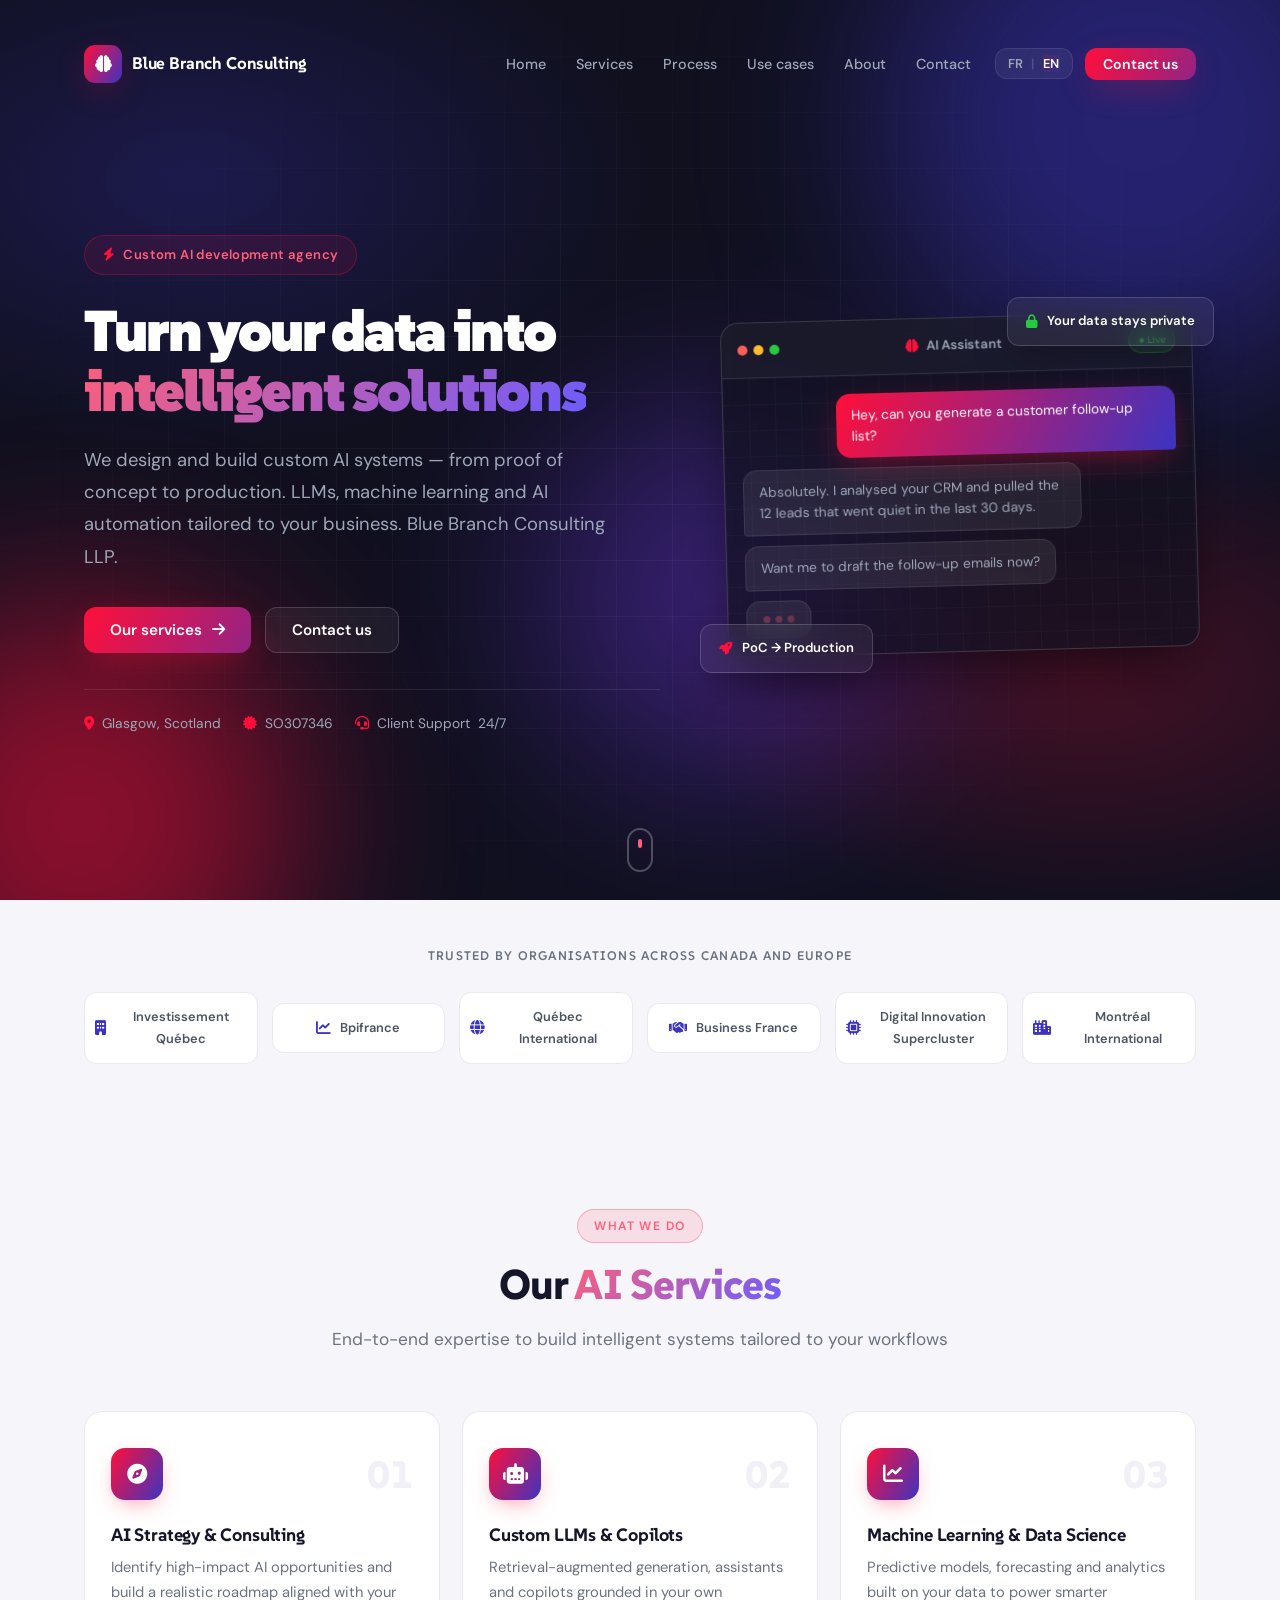
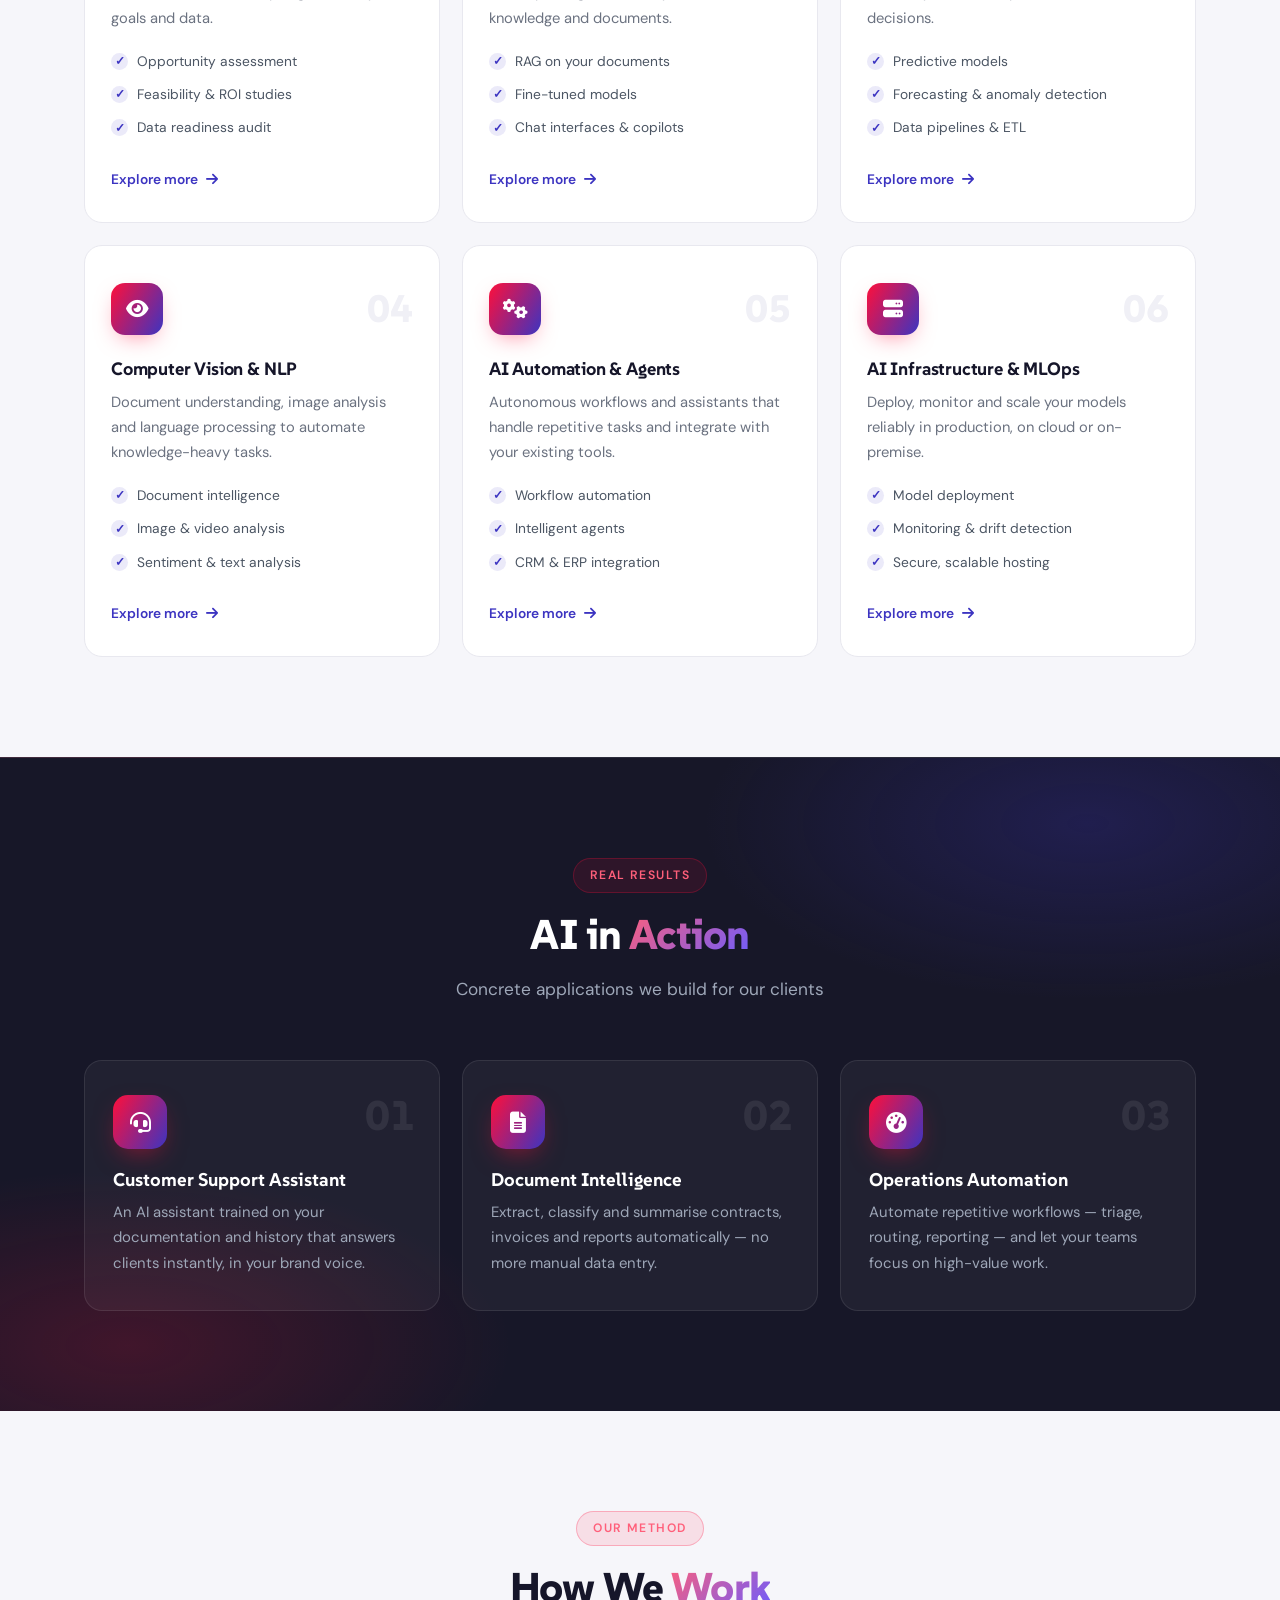
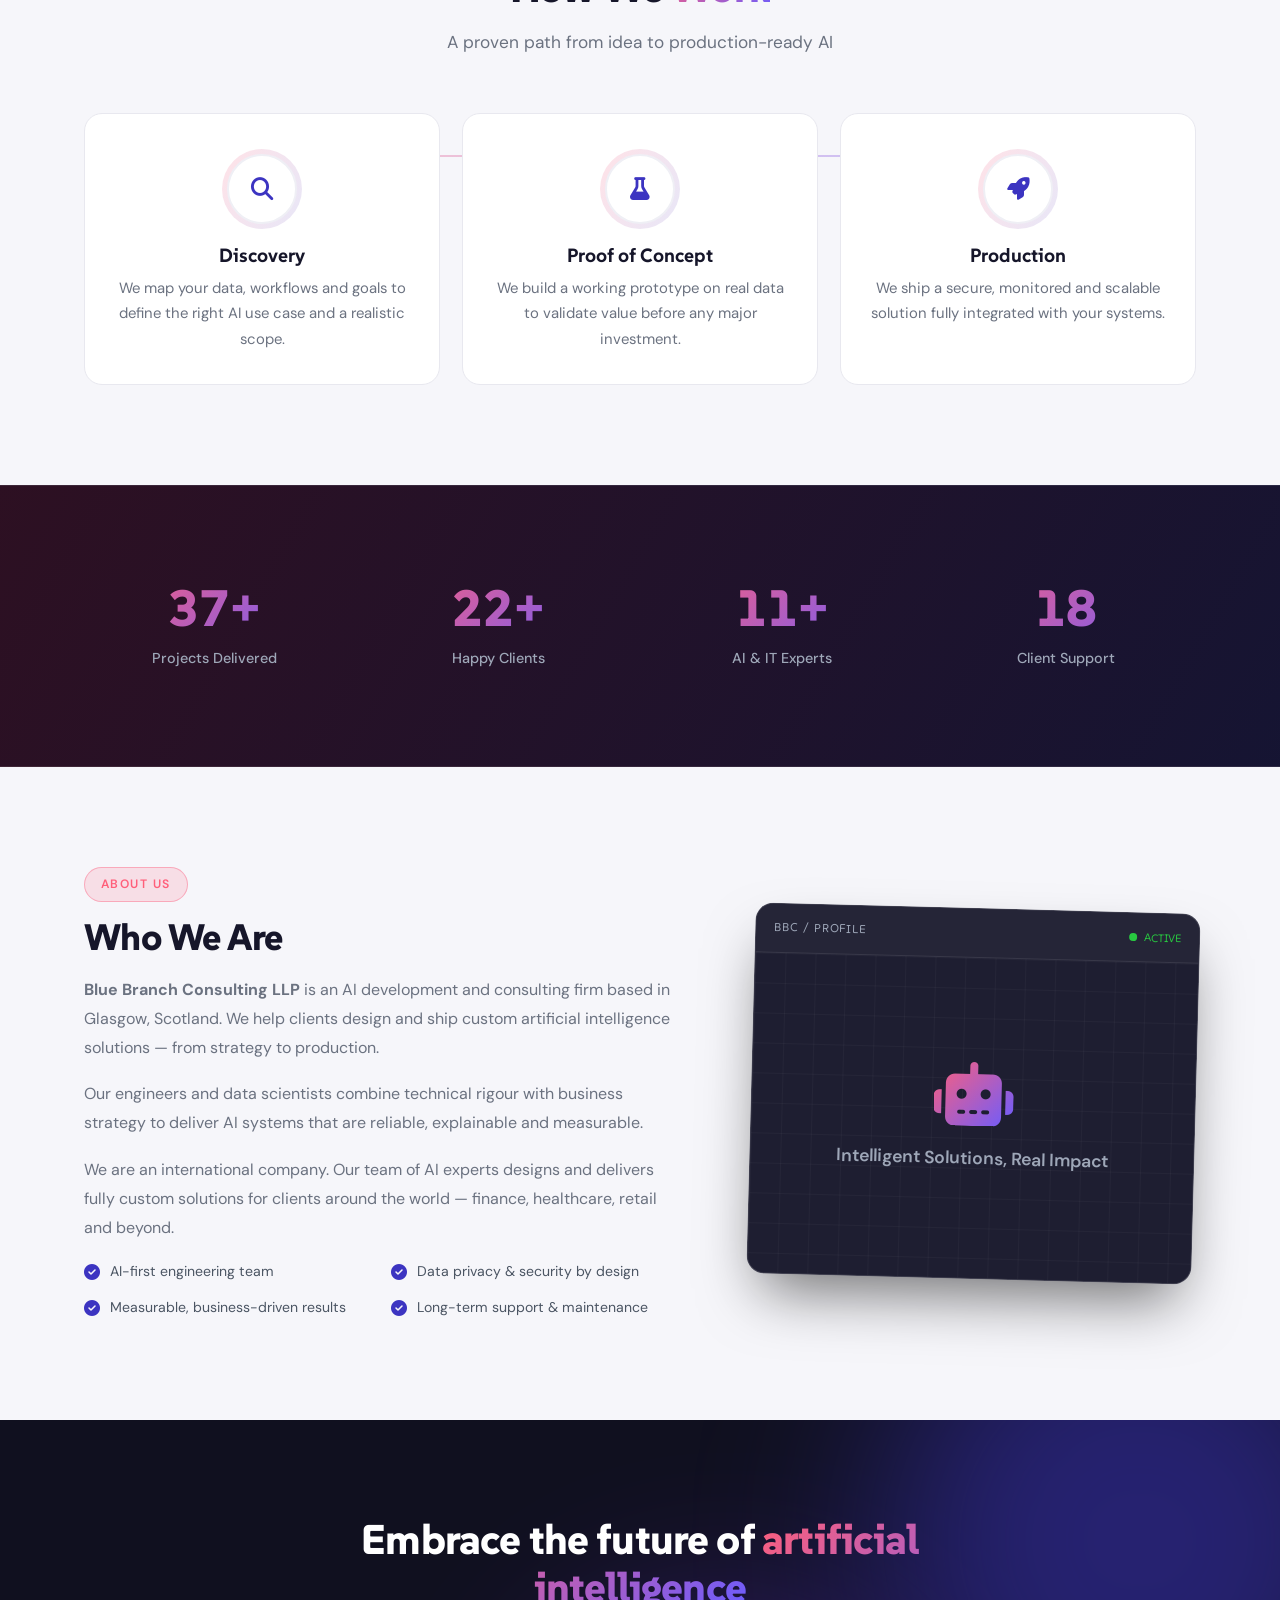
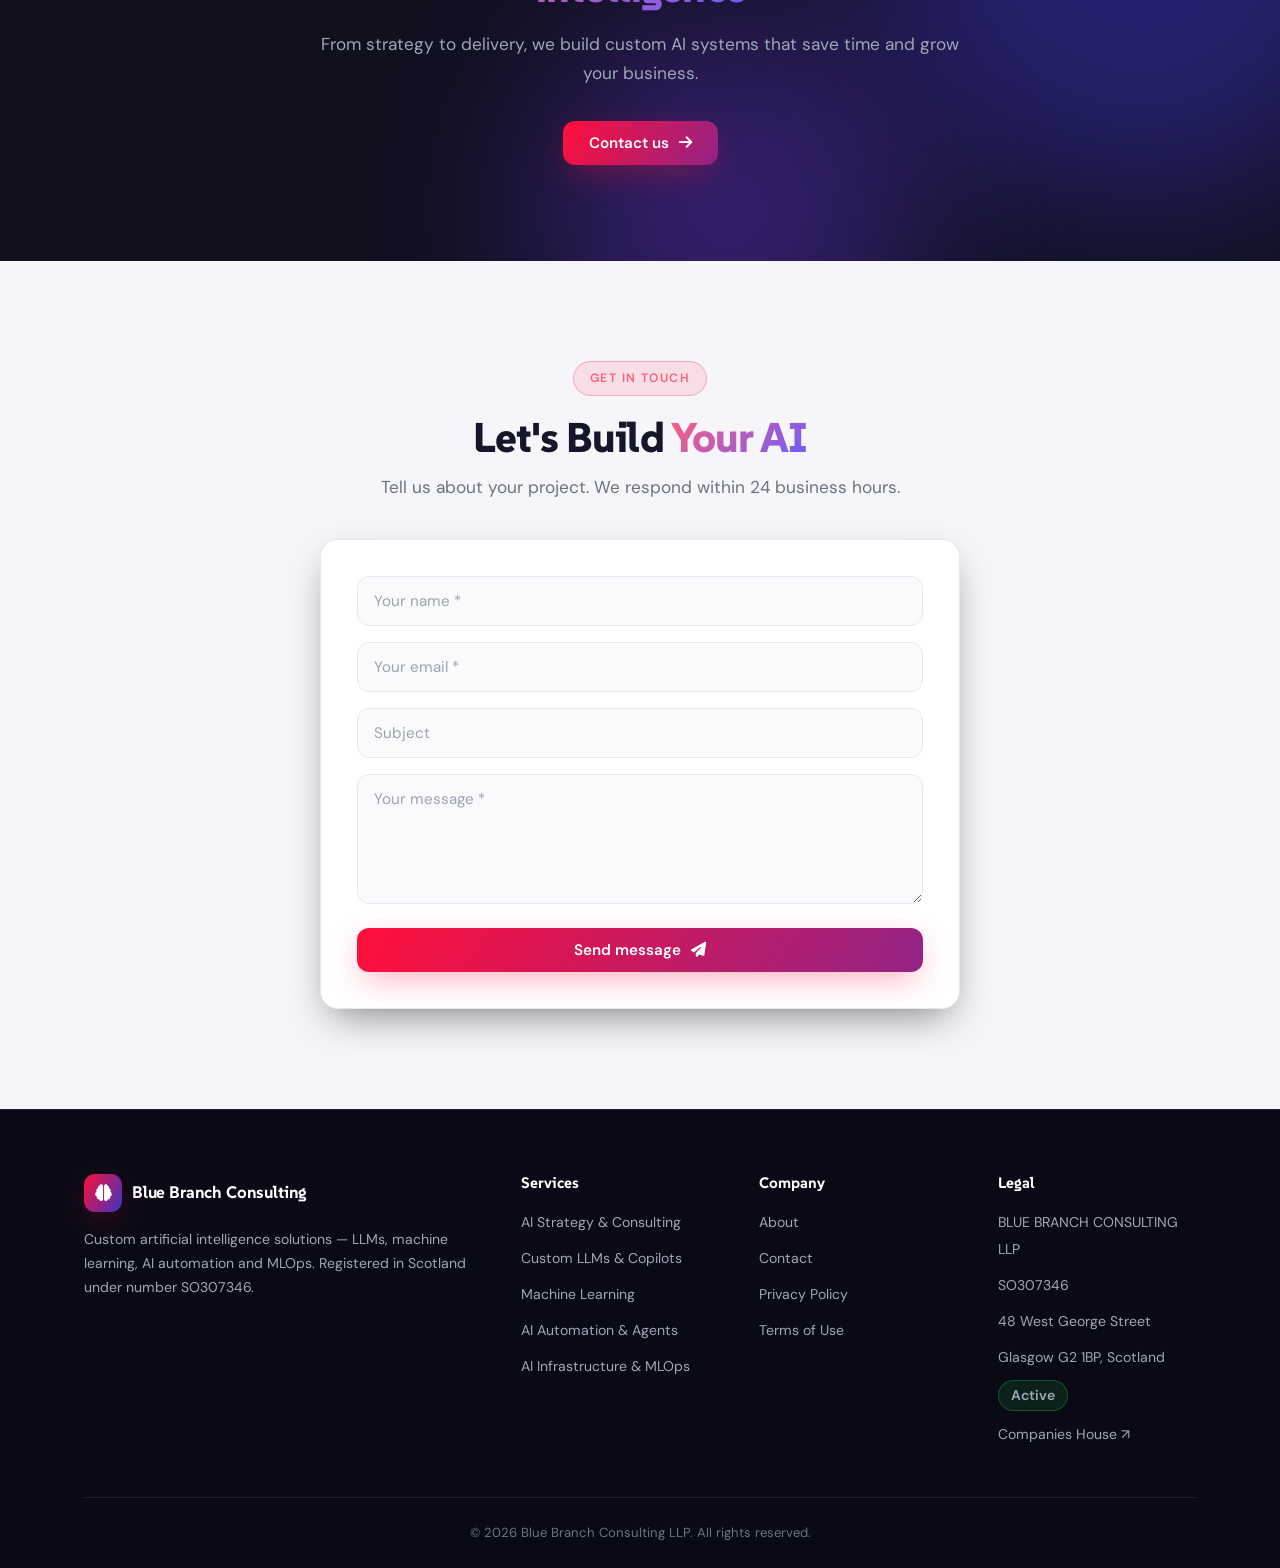
==== ai-v4/index.html @ 74e5f056 "push v4 version" ====
<!DOCTYPE html>
<html lang="en">
<head>
    <meta charset="UTF-8">
    <meta name="viewport" content="width=device-width, initial-scale=1.0">
    <meta name="description" content="Blue Branch Consulting LLP - Custom artificial intelligence solutions: LLMs, machine learning, AI automation and MLOps. Registered in Scotland (SO307346).">
    <meta name="theme-color" content="#101020">
    <title>Blue Branch Consulting LLP | Custom AI Solutions</title>
    <link rel="preconnect" href="https://fonts.googleapis.com">
    <link rel="preconnect" href="https://fonts.gstatic.com" crossorigin>
    <link href="https://fonts.googleapis.com/css2?family=SUSE:wght@400;500;600;700;800;900&family=DM+Sans:opsz,wght@9..40,300;9..40,400;9..40,500;9..40,600;9..40,700&display=swap" rel="stylesheet">
    <link rel="stylesheet" href="https://cdnjs.cloudflare.com/ajax/libs/font-awesome/6.5.1/css/all.min.css" crossorigin="anonymous">
    <link rel="stylesheet" href="styles.css">
</head>
<body>

    <!-- ===== NAVBAR ===== -->
    <nav class="navbar" role="navigation" aria-label="Main navigation">
        <div class="container nav-container">
            <div class="logo">
                <span class="logo-mark"><i class="fas fa-brain" aria-hidden="true"></i></span>
                <span class="logo-text">Blue Branch Consulting</span>
            </div>
            <ul class="nav-menu">
                <li><a href="#hero" class="nav-link" data-i18n="nav-home">Home</a></li>
                <li><a href="#services" class="nav-link" data-i18n="nav-services">Services</a></li>
                <li><a href="#process" class="nav-link" data-i18n="nav-process">Process</a></li>
                <li><a href="#usecases" class="nav-link" data-i18n="nav-usecases">Use cases</a></li>
                <li><a href="#about" class="nav-link" data-i18n="nav-about">About</a></li>
                <li><a href="#contact" class="nav-link" data-i18n="nav-contact">Contact</a></li>
                <li class="lang-switcher-item">
                    <button class="lang-btn" id="langToggle" aria-label="Switch language">
                        <span class="lang-fr">FR</span>
                        <span class="lang-sep">|</span>
                        <span class="lang-en active">EN</span>
                    </button>
                </li>
                <li class="nav-cta-item">
                    <a href="#contact" class="btn btn-primary btn-sm" data-i18n="nav-contact-cta">Contact us</a>
                </li>
            </ul>
            <div class="hamburger" role="button" tabindex="0" aria-label="Mobile menu">
                <span></span>
                <span></span>
                <span></span>
            </div>
        </div>
    </nav>

    <!-- ===== HERO ===== -->
    <section id="hero" class="hero">
        <div class="hero-bg" aria-hidden="true">
            <span class="aurora a1"></span>
            <span class="aurora a2"></span>
            <span class="aurora a3"></span>
            <span class="grid-overlay"></span>
        </div>
        <div class="container hero-inner">
            <div class="hero-content">
                <span class="hero-badge"><i class="fas fa-bolt"></i> <span data-i18n="hero-badge">Custom AI development agency</span></span>
                <h1 class="hero-title"><span data-i18n="hero-title-pre">Turn your data into</span> <span class="grad-text" data-i18n="hero-title-grad">intelligent solutions</span></h1>
                <p class="hero-subtitle" data-i18n="hero-subtitle">We design and build custom AI systems — from proof of concept to production. LLMs, machine learning and AI automation tailored to your business. Blue Branch Consulting LLP.</p>
                <div class="hero-buttons">
                    <button class="btn btn-primary" onclick="scrollToSection('services')">
                        <span data-i18n="hero-cta1">Our services</span> <i class="fas fa-arrow-right" aria-hidden="true"></i>
                    </button>
                    <button class="btn btn-ghost" onclick="scrollToSection('contact')" data-i18n="hero-cta2">
                        Contact us
                    </button>
                </div>
                <div class="hero-meta">
                    <span><i class="fas fa-map-marker-alt"></i> Glasgow, Scotland</span>
                    <span><i class="fas fa-certificate"></i> SO307346</span>
                    <span><i class="fas fa-headset"></i> <span data-i18n="stat-support">Client Support</span> 24/7</span>
                </div>
            </div>
            <div class="hero-visual">
                <div class="mockup-window">
                    <div class="mockup-bar">
                        <span class="dot dot-r"></span>
                        <span class="dot dot-y"></span>
                        <span class="dot dot-g"></span>
                        <div class="mockup-title"><i class="fas fa-brain"></i> AI Assistant</div>
                        <span class="mockup-live">● Live</span>
                    </div>
                    <div class="mockup-body">
                        <div class="msg msg-user">Hey, can you generate a customer follow-up list?</div>
                        <div class="msg msg-ai">Absolutely. I analysed your CRM and pulled the 12 leads that went quiet in the last 30 days.</div>
                        <div class="msg msg-ai">Want me to draft the follow-up emails now?</div>
                        <div class="msg msg-ai typing"><span></span><span></span><span></span></div>
                    </div>
                </div>
                <div class="float-chip chip-1"><i class="fas fa-rocket"></i> <span data-i18n="float-chip1">PoC → Production</span></div>
                <div class="float-chip chip-2"><i class="fas fa-lock"></i> <span data-i18n="float-chip2">Your data stays private</span></div>
            </div>
        </div>
        <a href="#clients" class="hero-scroll" aria-label="Scroll down"><span></span></a>
    </section>

    <!-- ===== LOGO STRIP ===== -->
    <section id="clients" class="logos">
        <div class="container">
            <p class="logos-label" data-i18n="clients-subtitle">Trusted by organisations across Canada and Europe</p>
            <div class="logos-grid">
                <div class="logo-chip"><i class="fas fa-building"></i><span>Investissement Québec</span></div>
                <div class="logo-chip"><i class="fas fa-chart-line"></i><span>Bpifrance</span></div>
                <div class="logo-chip"><i class="fas fa-globe"></i><span>Québec International</span></div>
                <div class="logo-chip"><i class="fas fa-handshake"></i><span>Business France</span></div>
                <div class="logo-chip"><i class="fas fa-microchip"></i><span>Digital Innovation Supercluster</span></div>
                <div class="logo-chip"><i class="fas fa-city"></i><span>Montréal International</span></div>
            </div>
        </div>
    </section>

    <!-- ===== SERVICES ===== -->
    <section id="services" class="services">
        <div class="container">
            <div class="section-head">
                <span class="section-tag" data-i18n="services-tag">What we do</span>
                <h2 class="section-title"><span data-i18n="services-title-pre">Our</span> <span class="grad-text" data-i18n="services-title-grad">AI Services</span></h2>
                <p class="section-subtitle" data-i18n="services-subtitle">End-to-end expertise to build intelligent systems tailored to your workflows</p>
            </div>
            <div class="services-grid">
                <div class="service-card">
                    <div class="service-top">
                        <div class="service-icon"><i class="fas fa-compass"></i></div>
                        <span class="service-num">01</span>
                    </div>
                    <h3 data-i18n="svc-strategy-title">AI Strategy & Consulting</h3>
                    <p data-i18n="svc-strategy-desc">Identify high-impact AI opportunities and build a realistic roadmap aligned with your goals and data.</p>
                    <ul class="service-list">
                        <li data-i18n="svc-strategy-1">Opportunity assessment</li>
                        <li data-i18n="svc-strategy-2">Feasibility & ROI studies</li>
                        <li data-i18n="svc-strategy-3">Data readiness audit</li>
                    </ul>
                    <a href="#contact" class="service-link"><span data-i18n="explore-more">Explore more</span> <i class="fas fa-arrow-right"></i></a>
                </div>
                <div class="service-card">
                    <div class="service-top">
                        <div class="service-icon"><i class="fas fa-robot"></i></div>
                        <span class="service-num">02</span>
                    </div>
                    <h3 data-i18n="svc-llm-title">Custom LLMs & Copilots</h3>
                    <p data-i18n="svc-llm-desc">Retrieval-augmented generation, assistants and copilots grounded in your own knowledge and documents.</p>
                    <ul class="service-list">
                        <li data-i18n="svc-llm-1">RAG on your documents</li>
                        <li data-i18n="svc-llm-2">Fine-tuned models</li>
                        <li data-i18n="svc-llm-3">Chat interfaces & copilots</li>
                    </ul>
                    <a href="#contact" class="service-link"><span data-i18n="explore-more">Explore more</span> <i class="fas fa-arrow-right"></i></a>
                </div>
                <div class="service-card">
                    <div class="service-top">
                        <div class="service-icon"><i class="fas fa-chart-line"></i></div>
                        <span class="service-num">03</span>
                    </div>
                    <h3 data-i18n="svc-ml-title">Machine Learning & Data Science</h3>
                    <p data-i18n="svc-ml-desc">Predictive models, forecasting and analytics built on your data to power smarter decisions.</p>
                    <ul class="service-list">
                        <li data-i18n="svc-ml-1">Predictive models</li>
                        <li data-i18n="svc-ml-2">Forecasting & anomaly detection</li>
                        <li data-i18n="svc-ml-3">Data pipelines & ETL</li>
                    </ul>
                    <a href="#contact" class="service-link"><span data-i18n="explore-more">Explore more</span> <i class="fas fa-arrow-right"></i></a>
                </div>
                <div class="service-card">
                    <div class="service-top">
                        <div class="service-icon"><i class="fas fa-eye"></i></div>
                        <span class="service-num">04</span>
                    </div>
                    <h3 data-i18n="svc-cv-title">Computer Vision & NLP</h3>
                    <p data-i18n="svc-cv-desc">Document understanding, image analysis and language processing to automate knowledge-heavy tasks.</p>
                    <ul class="service-list">
                        <li data-i18n="svc-cv-1">Document intelligence</li>
                        <li data-i18n="svc-cv-2">Image & video analysis</li>
                        <li data-i18n="svc-cv-3">Sentiment & text analysis</li>
                    </ul>
                    <a href="#contact" class="service-link"><span data-i18n="explore-more">Explore more</span> <i class="fas fa-arrow-right"></i></a>
                </div>
                <div class="service-card">
                    <div class="service-top">
                        <div class="service-icon"><i class="fas fa-cogs"></i></div>
                        <span class="service-num">05</span>
                    </div>
                    <h3 data-i18n="svc-automation-title">AI Automation & Agents</h3>
                    <p data-i18n="svc-automation-desc">Autonomous workflows and assistants that handle repetitive tasks and integrate with your existing tools.</p>
                    <ul class="service-list">
                        <li data-i18n="svc-automation-1">Workflow automation</li>
                        <li data-i18n="svc-automation-2">Intelligent agents</li>
                        <li data-i18n="svc-automation-3">CRM & ERP integration</li>
                    </ul>
                    <a href="#contact" class="service-link"><span data-i18n="explore-more">Explore more</span> <i class="fas fa-arrow-right"></i></a>
                </div>
                <div class="service-card">
                    <div class="service-top">
                        <div class="service-icon"><i class="fas fa-server"></i></div>
                        <span class="service-num">06</span>
                    </div>
                    <h3 data-i18n="svc-infra-title">AI Infrastructure & MLOps</h3>
                    <p data-i18n="svc-infra-desc">Deploy, monitor and scale your models reliably in production, on cloud or on-premise.</p>
                    <ul class="service-list">
                        <li data-i18n="svc-infra-1">Model deployment</li>
                        <li data-i18n="svc-infra-2">Monitoring & drift detection</li>
                        <li data-i18n="svc-infra-3">Secure, scalable hosting</li>
                    </ul>
                    <a href="#contact" class="service-link"><span data-i18n="explore-more">Explore more</span> <i class="fas fa-arrow-right"></i></a>
                </div>
            </div>
        </div>
    </section>

    <!-- ===== USE CASES (dark, numbered) ===== -->
    <section id="usecases" class="usecases">
        <div class="container">
            <div class="section-head">
                <span class="section-tag" data-i18n="usecases-tag">Real results</span>
                <h2 class="section-title"><span data-i18n="usecases-title-pre">AI in</span> <span class="grad-text" data-i18n="usecases-title-grad">Action</span></h2>
                <p class="section-subtitle" data-i18n="usecases-subtitle">Concrete applications we build for our clients</p>
            </div>
            <div class="usecases-grid">
                <div class="usecase-card">
                    <span class="step-number">01</span>
                    <div class="usecase-icon"><i class="fas fa-headset"></i></div>
                    <h3 data-i18n="uc-support-title">Customer Support Assistant</h3>
                    <p data-i18n="uc-support-desc">An AI assistant trained on your documentation and history that answers clients instantly, in your brand voice.</p>
                </div>
                <div class="usecase-card">
                    <span class="step-number">02</span>
                    <div class="usecase-icon"><i class="fas fa-file-alt"></i></div>
                    <h3 data-i18n="uc-doc-title">Document Intelligence</h3>
                    <p data-i18n="uc-doc-desc">Extract, classify and summarise contracts, invoices and reports automatically — no more manual data entry.</p>
                </div>
                <div class="usecase-card">
                    <span class="step-number">03</span>
                    <div class="usecase-icon"><i class="fas fa-tachometer-alt"></i></div>
                    <h3 data-i18n="uc-ops-title">Operations Automation</h3>
                    <p data-i18n="uc-ops-desc">Automate repetitive workflows — triage, routing, reporting — and let your teams focus on high-value work.</p>
                </div>
            </div>
        </div>
    </section>

    <!-- ===== PROCESS ===== -->
    <section id="process" class="process">
        <div class="container">
            <div class="section-head">
                <span class="section-tag" data-i18n="process-tag">Our method</span>
                <h2 class="section-title"><span data-i18n="process-title-pre">How We</span> <span class="grad-text" data-i18n="process-title-grad">Work</span></h2>
                <p class="section-subtitle" data-i18n="process-subtitle">A proven path from idea to production-ready AI</p>
            </div>
            <div class="process-steps">
                <div class="process-step">
                    <div class="step-icon"><i class="fas fa-search"></i></div>
                    <h3 data-i18n="process-1-title">Discovery</h3>
                    <p data-i18n="process-1-desc">We map your data, workflows and goals to define the right AI use case and a realistic scope.</p>
                </div>
                <div class="process-step">
                    <div class="step-icon"><i class="fas fa-flask"></i></div>
                    <h3 data-i18n="process-2-title">Proof of Concept</h3>
                    <p data-i18n="process-2-desc">We build a working prototype on real data to validate value before any major investment.</p>
                </div>
                <div class="process-step">
                    <div class="step-icon"><i class="fas fa-rocket"></i></div>
                    <h3 data-i18n="process-3-title">Production</h3>
                    <p data-i18n="process-3-desc">We ship a secure, monitored and scalable solution fully integrated with your systems.</p>
                </div>
            </div>
        </div>
    </section>

    <!-- ===== STATS ===== -->
    <section class="stats">
        <div class="container">
            <div class="stats-grid">
                <div class="stat-card">
                    <div class="stat-number">50+</div>
                    <div class="stat-label" data-i18n="stat-projects">Projects Delivered</div>
                </div>
                <div class="stat-card">
                    <div class="stat-number">30+</div>
                    <div class="stat-label" data-i18n="stat-clients">Happy Clients</div>
                </div>
                <div class="stat-card">
                    <div class="stat-number">15+</div>
                    <div class="stat-label" data-i18n="stat-experts">AI & IT Experts</div>
                </div>
                <div class="stat-card">
                    <div class="stat-number">24/7</div>
                    <div class="stat-label" data-i18n="stat-support">Client Support</div>
                </div>
            </div>
        </div>
    </section>

    <!-- ===== ABOUT ===== -->
    <section id="about" class="about">
        <div class="container">
            <div class="about-content">
                <div class="about-text">
                    <span class="section-tag" data-i18n="about-tag">About us</span>
                    <h2 data-i18n="about-title">Who We Are</h2>
                    <p><strong>Blue Branch Consulting LLP</strong> <span data-i18n="about-p1">is an AI development and consulting firm based in Glasgow, Scotland. We help clients design and ship custom artificial intelligence solutions — from strategy to production.</span></p>
                    <p data-i18n="about-p2">Our engineers and data scientists combine technical rigour with business strategy to deliver AI systems that are reliable, explainable and measurable.</p>
                    <p data-i18n="about-p3">We are an international company. Our team of AI experts designs and delivers fully custom solutions for clients around the world — finance, healthcare, retail and beyond.</p>
                    <div class="about-features">
                        <div class="feature"><i class="fas fa-check-circle"></i> <span data-i18n="feat-1">AI-first engineering team</span></div>
                        <div class="feature"><i class="fas fa-check-circle"></i> <span data-i18n="feat-2">Data privacy & security by design</span></div>
                        <div class="feature"><i class="fas fa-check-circle"></i> <span data-i18n="feat-3">Measurable, business-driven results</span></div>
                        <div class="feature"><i class="fas fa-check-circle"></i> <span data-i18n="feat-4">Long-term support & maintenance</span></div>
                    </div>
                </div>
                <div class="about-visual">
                    <div class="panel-card">
                        <div class="panel-header">
                            <span class="panel-title">BBC / PROFILE</span>
                            <span class="panel-status"><span class="pulse"></span> ACTIVE</span>
                        </div>
                        <div class="panel-body">
                            <i class="fas fa-robot"></i>
                            <p data-i18n="about-placeholder">Intelligent Solutions, Real Impact</p>
                        </div>
                    </div>
                </div>
            </div>
        </div>
    </section>

    <!-- ===== CTA BAND ===== -->
    <section class="cta-band">
        <div class="cta-aurora" aria-hidden="true"><span class="aurora a1"></span><span class="aurora a3"></span></div>
        <div class="container cta-inner">
            <h2 class="cta-title"><span data-i18n="cta-title-pre">Embrace the future of</span> <span class="grad-text" data-i18n="cta-title-grad">artificial intelligence</span></h2>
            <p class="cta-subtitle" data-i18n="cta-subtitle">From strategy to delivery, we build custom AI systems that save time and grow your business.</p>
            <a href="#contact" class="btn btn-primary"><span data-i18n="hero-cta2">Contact us</span> <i class="fas fa-arrow-right"></i></a>
        </div>
    </section>

    <!-- ===== CONTACT ===== -->
    <section id="contact" class="contact">
        <div class="container">
            <div class="contact-wrap">
                <div class="contact-head">
                    <span class="section-tag" data-i18n="contact-tag">Get in touch</span>
                    <h2 class="section-title"><span data-i18n="contact-title-pre">Let's Build</span> <span class="grad-text" data-i18n="contact-title-grad">Your AI</span></h2>
                    <p class="section-subtitle" data-i18n="contact-subtitle">Tell us about your project. We respond within 24 business hours.</p>
                </div>
                <form class="contact-form" id="contactForm">
                    <div class="form-group">
                        <input type="text" name="name" data-i18n-placeholder="form-name" placeholder="Your name *" required aria-label="Your name">
                    </div>
                    <div class="form-group">
                        <input type="email" name="email" data-i18n-placeholder="form-email" placeholder="Your email *" required aria-label="Your email">
                    </div>
                    <div class="form-group">
                        <input type="text" name="subject" data-i18n-placeholder="form-subject" placeholder="Subject" aria-label="Subject">
                    </div>
                    <div class="form-group">
                        <textarea name="message" data-i18n-placeholder="form-message" placeholder="Your message *" rows="5" required aria-label="Your message"></textarea>
                    </div>
                    <button type="submit" class="btn btn-primary btn-block">
                        <span data-i18n="form-send">Send message</span> <i class="fas fa-paper-plane" aria-hidden="true"></i>
                    </button>
                </form>
            </div>
        </div>
    </section>

    <!-- ===== FOOTER ===== -->
    <footer class="footer">
        <div class="container">
            <div class="footer-content">
                <div class="footer-section footer-brand">
                    <div class="logo">
                        <span class="logo-mark"><i class="fas fa-brain" aria-hidden="true"></i></span>
                        <span class="logo-text">Blue Branch Consulting</span>
                    </div>
                    <p data-i18n="footer-desc">Custom artificial intelligence solutions — LLMs, machine learning, AI automation and MLOps. Registered in Scotland under number SO307346.</p>
                </div>
                <div class="footer-section">
                    <h4 data-i18n="footer-services">Services</h4>
                    <ul>
                        <li><a href="#services" data-i18n="footer-svc1">AI Strategy & Consulting</a></li>
                        <li><a href="#services" data-i18n="footer-svc2">Custom LLMs & Copilots</a></li>
                        <li><a href="#services" data-i18n="footer-svc3">Machine Learning</a></li>
                        <li><a href="#services" data-i18n="footer-svc4">AI Automation & Agents</a></li>
                        <li><a href="#services" data-i18n="footer-svc5">AI Infrastructure & MLOps</a></li>
                    </ul>
                </div>
                <div class="footer-section">
                    <h4 data-i18n="footer-company">Company</h4>
                    <ul>
                        <li><a href="#about" data-i18n="footer-about">About</a></li>
                        <li><a href="#contact" data-i18n="footer-contact">Contact</a></li>
                        <li><a href="#" data-i18n="footer-privacy">Privacy Policy</a></li>
                        <li><a href="#" data-i18n="footer-terms">Terms of Use</a></li>
                    </ul>
                </div>
                <div class="footer-section">
                    <h4 data-i18n="footer-legal">Legal</h4>
                    <ul>
                        <li><span>BLUE BRANCH CONSULTING LLP</span></li>
                        <li><span>SO307346</span></li>
                        <li><span>48 West George Street</span></li>
                        <li><span>Glasgow G2 1BP, Scotland</span></li>
                        <li><span class="badge badge-success" data-i18n="badge-active">Active</span></li>
                        <li><a href="https://find-and-update.company-information.service.gov.uk/company/SO307346" target="_blank" rel="noopener noreferrer">Companies House ↗</a></li>
                    </ul>
                </div>
            </div>
            <div class="footer-bottom">
                <p>&copy; 2026 Blue Branch Consulting LLP. <span data-i18n="footer-rights">All rights reserved.</span></p>
            </div>
        </div>
    </footer>

    <script src="script.js"></script>
</body>
</html>
---- ai-v4/styles.css ----
*,
*::before,
*::after {
  margin: 0;
  padding: 0;
  box-sizing: border-box;
}

:root {
  --accent: #ff0f3a;
  --accent-2: #ff5f7a;
  --primary: #3c34c1;
  --primary-2: #6a5cff;
  --purple: #7a3cff;
  --grad: linear-gradient(120deg, var(--accent) 0%, var(--primary) 100%);
  --grad-2: linear-gradient(135deg, var(--accent-2) 0%, var(--primary-2) 100%);
  --grad-soft: linear-gradient(120deg, rgba(255, 15, 58, 0.16) 0%, rgba(60, 52, 193, 0.16) 100%);

  --dark: #10101f;
  --dark-2: #171728;
  --dark-3: #1e1e31;
  --light: #ffffff;
  --light-2: #f6f6fa;
  --text: #ffffff;
  --muted: #9ea7b8;
  --muted-2: #6b7280;
  --border: rgba(255, 255, 255, 0.09);
  --border-strong: rgba(255, 255, 255, 0.16);
  --card: rgba(255, 255, 255, 0.045);
  --card-hover: rgba(255, 255, 255, 0.07);
  --glass: rgba(16, 16, 31, 0.7);

  --shadow-md: 0 16px 40px -12px rgba(0, 0, 0, 0.5);
  --shadow-lg: 0 30px 60px -15px rgba(0, 0, 0, 0.55);
  --shadow-glow: 0 10px 34px -8px rgba(255, 15, 58, 0.45);

  --radius: 18px;
  --radius-sm: 12px;
  --radius-pill: 999px;
  --transition: 0.3s cubic-bezier(0.4, 0, 0.2, 1);

  --font-head: 'SUSE', -apple-system, BlinkMacSystemFont, 'Segoe UI', Roboto, sans-serif;
  --font-body: 'DM Sans', -apple-system, BlinkMacSystemFont, 'Segoe UI', Roboto, sans-serif;
}

html {
  scroll-behavior: smooth;
  font-size: 16px;
}

body {
  font-family: var(--font-body);
  background: var(--dark);
  color: var(--text);
  line-height: 1.7;
  overflow-x: hidden;
  -webkit-font-smoothing: antialiased;
}

h1, h2, h3, h4 {
  font-family: var(--font-head);
  line-height: 1.15;
}

a {
  color: var(--accent-2);
  text-decoration: none;
  transition: var(--transition);
}

a:hover {
  color: #fff;
}

.container {
  max-width: 1160px;
  margin: 0 auto;
  padding: 0 24px;
}

section {
  scroll-margin-top: 88px;
  padding: 100px 0;
  position: relative;
}

.grad-text {
  background: var(--grad-2);
  -webkit-background-clip: text;
  -webkit-text-fill-color: transparent;
  background-clip: text;
}

/* ===== TOPBAR ===== */
.topbar {
  background: #0a0a16;
  border-bottom: 1px solid var(--border);
  font-size: 0.78rem;
  color: var(--muted);
}

.topbar-inner {
  display: flex;
  align-items: center;
  justify-content: space-between;
  padding-top: 8px;
  padding-bottom: 8px;
}

.topbar span {
  display: inline-flex;
  align-items: center;
  gap: 7px;
  margin-right: 22px;
}

.topbar i {
  color: var(--accent);
  font-size: 0.72rem;
}

.topbar-right span {
  margin-right: 0;
}

/* ===== NAVBAR ===== */
.navbar {
  position: fixed;
  top: 0;
  left: 0;
  right: 0;
  z-index: 1000;
  padding: 14px 0;
  transition: var(--transition);
  margin-top: 31px;
}

.navbar.scrolled {
  margin-top: 0;
  background: var(--glass);
  backdrop-filter: blur(18px);
  -webkit-backdrop-filter: blur(18px);
  border-bottom: 1px solid var(--border);
  padding: 8px 0;
}

.nav-container {
  display: flex;
  align-items: center;
  justify-content: space-between;
}

.logo {
  display: flex;
  align-items: center;
  gap: 10px;
  font-family: var(--font-head);
  font-weight: 700;
  font-size: 1.05rem;
  color: #fff;
  letter-spacing: -0.01em;
}

.logo-mark {
  width: 38px;
  height: 38px;
  border-radius: 11px;
  display: flex;
  align-items: center;
  justify-content: center;
  background: var(--grad);
  color: #fff;
  font-size: 1.05rem;
  box-shadow: var(--shadow-glow);
}

.nav-menu {
  display: flex;
  list-style: none;
  gap: 2px;
  align-items: center;
}

.nav-link {
  color: var(--muted);
  padding: 8px 14px;
  border-radius: 8px;
  font-size: 0.9rem;
  font-weight: 500;
  transition: var(--transition);
}

.nav-link:hover {
  color: #fff;
  background: rgba(255, 255, 255, 0.06);
}

.lang-switcher-item {
  margin-left: 8px;
}

.lang-btn {
  background: rgba(255, 255, 255, 0.06);
  border: 1px solid var(--border);
  border-radius: var(--radius-sm);
  padding: 6px 12px;
  cursor: pointer;
  font-family: var(--font-body);
  font-size: 0.8rem;
  font-weight: 600;
  transition: var(--transition);
  color: var(--muted);
  letter-spacing: 0.05em;
}

.lang-btn:hover {
  border-color: var(--border-strong);
}

.lang-btn .lang-fr,
.lang-btn .lang-en {
  transition: var(--transition);
}

.lang-btn .lang-fr.active,
.lang-btn .lang-en.active {
  color: #fff;
  background: var(--grad-soft);
}

.lang-sep {
  margin: 0 4px;
  opacity: 0.3;
}

.nav-cta-item {
  margin-left: 10px;
}

.hamburger {
  display: none;
  flex-direction: column;
  gap: 5px;
  cursor: pointer;
  padding: 4px;
}

.hamburger span {
  width: 26px;
  height: 2px;
  background: #fff;
  border-radius: 2px;
  transition: var(--transition);
}

.hamburger.active span:nth-child(1) {
  transform: rotate(45deg) translate(5px, 5px);
}

.hamburger.active span:nth-child(2) {
  opacity: 0;
}

.hamburger.active span:nth-child(3) {
  transform: rotate(-45deg) translate(5px, -5px);
}

/* ===== BUTTONS ===== */
.btn {
  display: inline-flex;
  align-items: center;
  justify-content: center;
  gap: 10px;
  padding: 13px 26px;
  border-radius: var(--radius-sm);
  font-size: 0.95rem;
  font-weight: 600;
  border: none;
  cursor: pointer;
  transition: var(--transition);
  font-family: var(--font-body);
  line-height: 1.2;
}

.btn-sm {
  padding: 8px 18px;
  font-size: 0.88rem;
}

.btn-block {
  width: 100%;
}

.btn-primary {
  background: var(--grad);
  color: #fff;
  box-shadow: var(--shadow-glow);
  background-size: 180% 180%;
}

.btn-primary:hover {
  background-position: 100% 50%;
  transform: translateY(-2px);
  box-shadow: 0 14px 40px -8px rgba(255, 15, 58, 0.55);
  color: #fff;
}

.btn-ghost {
  background: rgba(255, 255, 255, 0.05);
  color: #fff;
  border: 1px solid var(--border-strong);
}

.btn-ghost:hover {
  background: rgba(255, 255, 255, 0.1);
  transform: translateY(-2px);
  color: #fff;
}

/* ===== SECTION HEADS ===== */
.section-head {
  text-align: center;
  max-width: 720px;
  margin: 0 auto 56px;
}

.section-tag {
  display: inline-block;
  font-size: 0.76rem;
  letter-spacing: 0.12em;
  text-transform: uppercase;
  color: var(--accent-2);
  background: rgba(255, 15, 58, 0.1);
  border: 1px solid rgba(255, 15, 58, 0.25);
  padding: 6px 16px;
  border-radius: var(--radius-pill);
  margin-bottom: 18px;
  font-weight: 600;
}

.section-title {
  font-size: 2.6rem;
  font-weight: 800;
  letter-spacing: -0.02em;
  margin-bottom: 16px;
}

.section-subtitle {
  color: var(--muted);
  font-size: 1.08rem;
  line-height: 1.7;
}

.services .section-title,
.process .section-title,
.services .section-subtitle,
.process .section-subtitle {
  color: #16162a;
}

.services .section-subtitle,
.process .section-subtitle {
  color: #6b7280;
}

/* ===== HERO ===== */
.hero {
  min-height: 100vh;
  display: flex;
  align-items: center;
  padding: 0;
  background:
    radial-gradient(ellipse 60% 50% at 15% 20%, rgba(60, 52, 193, 0.28) 0%, transparent 60%),
    radial-gradient(ellipse 55% 45% at 85% 75%, rgba(255, 15, 58, 0.22) 0%, transparent 60%),
    var(--dark);
  overflow: hidden;
}

.hero-bg {
  position: absolute;
  inset: 0;
  pointer-events: none;
  overflow: hidden;
}

.aurora {
  position: absolute;
  border-radius: 50%;
  filter: blur(90px);
  opacity: 0.5;
}

.a1 {
  width: 520px;
  height: 520px;
  background: var(--primary);
  top: -140px;
  right: -120px;
  animation: drift 16s ease-in-out infinite;
}

.a2 {
  width: 440px;
  height: 440px;
  background: var(--accent);
  bottom: -140px;
  left: -140px;
  animation: drift 20s ease-in-out infinite reverse;
}

.a3 {
  width: 380px;
  height: 380px;
  background: var(--purple);
  top: 45%;
  left: 42%;
  opacity: 0.35;
  animation: drift 24s ease-in-out infinite;
}

@keyframes drift {
  0%, 100% { transform: translate(0, 0) scale(1); }
  50% { transform: translate(40px, -40px) scale(1.12); }
}

.grid-overlay {
  position: absolute;
  inset: 0;
  background-image:
    linear-gradient(rgba(255, 255, 255, 0.045) 1px, transparent 1px),
    linear-gradient(90deg, rgba(255, 255, 255, 0.045) 1px, transparent 1px);
  background-size: 56px 56px;
  -webkit-mask-image: radial-gradient(ellipse 70% 70% at 50% 50%, #000 20%, transparent 78%);
  mask-image: radial-gradient(ellipse 70% 70% at 50% 50%, #000 20%, transparent 78%);
}

.hero-inner {
  position: relative;
  z-index: 2;
  display: grid;
  grid-template-columns: 1.1fr 0.9fr;
  gap: 64px;
  align-items: center;
  width: 100%;
  padding-top: 150px;
  padding-bottom: 80px;
}

.hero-badge {
  display: inline-flex;
  align-items: center;
  gap: 9px;
  font-size: 0.82rem;
  font-weight: 600;
  letter-spacing: 0.03em;
  color: var(--accent-2);
  background: rgba(255, 15, 58, 0.1);
  border: 1px solid rgba(255, 15, 58, 0.28);
  padding: 8px 18px;
  border-radius: var(--radius-pill);
  margin-bottom: 26px;
}

.hero-badge i {
  color: var(--accent);
}

.hero-title {
  font-size: 3.6rem;
  font-weight: 900;
  letter-spacing: -0.035em;
  line-height: 1.05;
  margin-bottom: 22px;
}

.hero-subtitle {
  font-size: 1.15rem;
  color: var(--muted);
  line-height: 1.75;
  margin-bottom: 34px;
  max-width: 540px;
}

.hero-buttons {
  display: flex;
  gap: 14px;
  flex-wrap: wrap;
  margin-bottom: 36px;
}

.hero-meta {
  display: flex;
  gap: 22px;
  flex-wrap: wrap;
  font-size: 0.86rem;
  color: var(--muted);
  border-top: 1px solid var(--border);
  padding-top: 22px;
}

.hero-meta span {
  display: inline-flex;
  align-items: center;
  gap: 8px;
}

.hero-meta i {
  color: var(--accent);
}

.hero-scroll {
  position: absolute;
  bottom: 28px;
  left: 50%;
  transform: translateX(-50%);
  z-index: 3;
  width: 26px;
  height: 44px;
  border: 2px solid rgba(255, 255, 255, 0.25);
  border-radius: 22px;
  display: flex;
  justify-content: center;
  padding-top: 9px;
}

.hero-scroll span {
  width: 4px;
  height: 9px;
  border-radius: 2px;
  background: var(--accent-2);
  animation: scrollWheel 1.8s ease-in-out infinite;
}

@keyframes scrollWheel {
  0% { transform: translateY(0); opacity: 1; }
  70% { transform: translateY(14px); opacity: 0; }
  100% { transform: translateY(0); opacity: 0; }
}

/* ===== HERO MOCKUP ===== */
.hero-visual {
  position: relative;
}

.mockup-window {
  background: var(--glass);
  border: 1px solid var(--border-strong);
  border-radius: var(--radius);
  box-shadow: var(--shadow-lg);
  backdrop-filter: blur(16px);
  -webkit-backdrop-filter: blur(16px);
  overflow: hidden;
  transform: rotate(-1.5deg);
  transition: var(--transition);
}

.hero-visual:hover .mockup-window {
  transform: rotate(0deg);
}

.mockup-bar {
  display: flex;
  align-items: center;
  gap: 6px;
  padding: 14px 16px;
  border-bottom: 1px solid var(--border);
  background: rgba(255, 255, 255, 0.03);
}

.mockup-bar .dot {
  width: 10px;
  height: 10px;
  border-radius: 50%;
}

.dot-r { background: #ff5f57; }
.dot-y { background: #febc2e; }
.dot-g { background: #28c840; }

.mockup-title {
  flex: 1;
  text-align: center;
  font-size: 0.82rem;
  font-weight: 600;
  color: var(--muted);
  display: flex;
  align-items: center;
  justify-content: center;
  gap: 8px;
}

.mockup-title i {
  color: var(--accent);
}

.mockup-live {
  font-family: var(--font-head);
  font-size: 0.66rem;
  color: #28c840;
  background: rgba(40, 200, 64, 0.12);
  border: 1px solid rgba(40, 200, 64, 0.28);
  padding: 3px 9px;
  border-radius: var(--radius-pill);
  animation: blink 2.4s ease-in-out infinite;
}

@keyframes blink {
  0%, 100% { opacity: 1; }
  50% { opacity: 0.55; }
}

.mockup-body {
  padding: 18px;
  display: flex;
  flex-direction: column;
  gap: 10px;
  background:
    linear-gradient(rgba(255, 255, 255, 0.025) 1px, transparent 1px),
    linear-gradient(90deg, rgba(255, 255, 255, 0.025) 1px, transparent 1px);
  background-size: 26px 26px;
}

.msg {
  max-width: 78%;
  padding: 11px 15px;
  font-size: 0.85rem;
  line-height: 1.55;
  border-radius: 14px;
  animation: msgIn 0.5s cubic-bezier(0.4, 0, 0.2, 1) both;
}

.msg-user {
  align-self: flex-end;
  background: var(--grad);
  color: #fff;
  border-bottom-right-radius: 4px;
  box-shadow: var(--shadow-glow);
}

.msg-ai {
  align-self: flex-start;
  background: rgba(255, 255, 255, 0.07);
  border: 1px solid var(--border);
  color: var(--muted);
  border-bottom-left-radius: 4px;
}

.msg-ai:nth-of-type(2) { animation-delay: 0.7s; }
.msg-ai:nth-of-type(3) { animation-delay: 1.4s; }

@keyframes msgIn {
  from { opacity: 0; transform: translateY(10px); }
  to { opacity: 1; transform: translateY(0); }
}

.msg.typing {
  display: inline-flex;
  gap: 5px;
  padding: 14px 16px;
  animation-delay: 2s;
}

.msg.typing span {
  width: 7px;
  height: 7px;
  border-radius: 50%;
  background: var(--accent-2);
  opacity: 0.3;
  animation: typing 1.2s ease-in-out infinite;
}

.msg.typing span:nth-child(2) { animation-delay: 0.2s; }
.msg.typing span:nth-child(3) { animation-delay: 0.4s; }

@keyframes typing {
  0%, 60%, 100% { opacity: 0.3; transform: translateY(0); }
  30% { opacity: 1; transform: translateY(-4px); }
}

.float-chip {
  position: absolute;
  display: inline-flex;
  align-items: center;
  gap: 10px;
  background: rgba(255, 255, 255, 0.06);
  border: 1px solid var(--border-strong);
  backdrop-filter: blur(12px);
  -webkit-backdrop-filter: blur(12px);
  font-size: 0.82rem;
  font-weight: 600;
  padding: 12px 18px;
  border-radius: var(--radius-sm);
  box-shadow: var(--shadow-md);
}

.float-chip i {
  color: var(--accent);
}

.chip-1 {
  bottom: -20px;
  left: -24px;
}

.chip-2 {
  top: -20px;
  right: -18px;
}

.chip-2 i {
  color: #28c840;
}

/* ===== LOGO STRIP ===== */
.logos {
  background: var(--light-2);
  padding: 44px 0;
  border-top: 1px solid var(--border);
  border-bottom: 1px solid var(--border);
}

.logos-label {
  text-align: center;
  font-family: var(--font-head);
  font-size: 0.78rem;
  letter-spacing: 0.1em;
  text-transform: uppercase;
  color: var(--muted-2);
  margin-bottom: 26px;
  font-weight: 600;
}

.logos-grid {
  display: grid;
  grid-template-columns: repeat(6, 1fr);
  gap: 14px;
  align-items: center;
}

.logo-chip {
  display: flex;
  align-items: center;
  justify-content: center;
  gap: 9px;
  background: #fff;
  border: 1px solid #e8e8ef;
  border-radius: var(--radius-sm);
  padding: 13px 10px;
  font-size: 0.8rem;
  font-weight: 600;
  color: #4b5563;
  text-align: center;
  transition: var(--transition);
}

.logo-chip i {
  color: var(--primary);
  font-size: 0.92rem;
}

.logo-chip:hover {
  border-color: var(--primary);
  box-shadow: 0 8px 22px -8px rgba(60, 52, 193, 0.35);
  transform: translateY(-3px);
}

/* ===== SERVICES ===== */
.services {
  background: var(--light-2);
}

.services-grid {
  display: grid;
  grid-template-columns: repeat(3, 1fr);
  gap: 22px;
}

.service-card {
  position: relative;
  background: #fff;
  border: 1px solid #e8e8ef;
  border-radius: var(--radius);
  padding: 30px 26px;
  transition: var(--transition);
  overflow: hidden;
}

.service-card::before {
  content: '';
  position: absolute;
  top: 0;
  left: 0;
  right: 0;
  height: 4px;
  background: var(--grad);
  opacity: 0;
  transition: var(--transition);
}

.service-card:hover {
  border-color: transparent;
  box-shadow: var(--shadow-md);
  transform: translateY(-6px);
}

.service-card:hover::before {
  opacity: 1;
}

.service-top {
  display: flex;
  align-items: center;
  justify-content: space-between;
  margin-bottom: 18px;
}

.service-icon {
  width: 52px;
  height: 52px;
  border-radius: 14px;
  background: var(--grad);
  color: #fff;
  display: flex;
  align-items: center;
  justify-content: center;
  font-size: 1.25rem;
  box-shadow: 0 8px 22px -8px rgba(255, 15, 58, 0.5);
}

.service-num {
  font-family: var(--font-head);
  font-size: 2.4rem;
  font-weight: 800;
  color: #f0f0f6;
}

.service-card h3 {
  font-size: 1.12rem;
  font-weight: 700;
  margin-bottom: 10px;
  color: #16162a;
  letter-spacing: -0.01em;
}

.service-card > p {
  color: #6b7280;
  font-size: 0.92rem;
  margin-bottom: 14px;
  line-height: 1.7;
}

.service-list {
  list-style: none;
  margin-bottom: 20px;
}

.service-list li {
  color: #4b5563;
  font-size: 0.86rem;
  padding: 5px 0;
  display: flex;
  align-items: center;
  gap: 9px;
}

.service-list li::before {
  content: '✓';
  font-size: 0.76rem;
  font-weight: 700;
  color: var(--primary);
  width: 17px;
  height: 17px;
  border-radius: 50%;
  background: rgba(60, 52, 193, 0.1);
  display: inline-flex;
  align-items: center;
  justify-content: center;
  flex-shrink: 0;
}

.service-link {
  display: inline-flex;
  align-items: center;
  gap: 8px;
  font-size: 0.86rem;
  font-weight: 600;
  color: var(--primary);
}

.service-link i {
  transition: var(--transition);
}

.service-link:hover i {
  transform: translateX(5px);
}

/* ===== USE CASES (dark) ===== */
.usecases {
  background:
    radial-gradient(ellipse 50% 45% at 85% 10%, rgba(60, 52, 193, 0.25) 0%, transparent 60%),
    radial-gradient(ellipse 50% 45% at 10% 90%, rgba(255, 15, 58, 0.18) 0%, transparent 60%),
    var(--dark-2);
  border-top: 1px solid var(--border);
}

.usecases-grid {
  display: grid;
  grid-template-columns: repeat(3, 1fr);
  gap: 22px;
}

.usecase-card {
  position: relative;
  background: var(--card);
  border: 1px solid var(--border);
  border-radius: var(--radius);
  padding: 34px 28px;
  transition: var(--transition);
  overflow: hidden;
}

.usecase-card::after {
  content: '';
  position: absolute;
  top: 0;
  left: 0;
  bottom: 0;
  width: 3px;
  background: var(--grad);
  opacity: 0;
  transition: var(--transition);
}

.usecase-card:hover {
  background: var(--card-hover);
  border-color: var(--border-strong);
  transform: translateY(-6px);
  box-shadow: var(--shadow-md);
}

.usecase-card:hover::after {
  opacity: 1;
}

.usecase-card .step-number {
  position: absolute;
  top: 20px;
  right: 24px;
  font-family: var(--font-head);
  font-size: 2.6rem;
  font-weight: 800;
  color: rgba(255, 255, 255, 0.08);
}

.usecase-icon {
  width: 54px;
  height: 54px;
  border-radius: 15px;
  background: var(--grad);
  color: #fff;
  display: flex;
  align-items: center;
  justify-content: center;
  font-size: 1.3rem;
  margin-bottom: 20px;
  box-shadow: 0 10px 26px -8px rgba(255, 15, 58, 0.5);
}

.usecase-card h3 {
  font-size: 1.15rem;
  font-weight: 700;
  margin-bottom: 10px;
}

.usecase-card p {
  color: var(--muted);
  font-size: 0.93rem;
  line-height: 1.7;
}

/* ===== PROCESS ===== */
.process {
  background: var(--light-2);
}

.process-steps {
  display: grid;
  grid-template-columns: repeat(3, 1fr);
  gap: 22px;
  position: relative;
}

.process-steps::before {
  content: '';
  position: absolute;
  top: 42px;
  left: 18%;
  right: 18%;
  height: 2px;
  background: var(--grad-2);
  opacity: 0.35;
}

.process-step {
  position: relative;
  text-align: center;
  background: #fff;
  border: 1px solid #e8e8ef;
  border-radius: var(--radius);
  padding: 40px 28px 32px;
  transition: var(--transition);
}

.process-step:hover {
  border-color: transparent;
  box-shadow: var(--shadow-md);
  transform: translateY(-6px);
}

.step-icon {
  width: 70px;
  height: 70px;
  border-radius: 50%;
  background: #fff;
  border: 2px solid #efeff5;
  color: var(--primary);
  display: flex;
  align-items: center;
  justify-content: center;
  font-size: 1.4rem;
  margin: 0 auto 20px;
  position: relative;
}

.step-icon::before {
  content: '';
  position: absolute;
  inset: -7px;
  border-radius: 50%;
  background: var(--grad);
  z-index: -1;
  opacity: 0.12;
}

.process-step h3 {
  font-size: 1.2rem;
  font-weight: 700;
  margin-bottom: 10px;
  color: #16162a;
}

.process-step p {
  color: #6b7280;
  font-size: 0.93rem;
  line-height: 1.7;
}

/* ===== STATS ===== */
.stats {
  background:
    linear-gradient(120deg, rgba(255, 15, 58, 0.12) 0%, rgba(60, 52, 193, 0.12) 100%),
    var(--dark);
  border-top: 1px solid var(--border);
  border-bottom: 1px solid var(--border);
  padding: 76px 0;
}

.stats-grid {
  display: grid;
  grid-template-columns: repeat(4, 1fr);
  gap: 24px;
}

.stat-card {
  text-align: center;
  padding: 20px 16px;
}

.stat-number {
  font-family: var(--font-head);
  font-size: 3.2rem;
  font-weight: 800;
  line-height: 1.05;
  margin-bottom: 10px;
  background: var(--grad-2);
  -webkit-background-clip: text;
  -webkit-text-fill-color: transparent;
  background-clip: text;
}

.stat-label {
  font-size: 0.9rem;
  color: var(--muted);
  font-weight: 500;
}

/* ===== ABOUT ===== */
.about {
  background: var(--light-2);
}

.about-content {
  display: grid;
  grid-template-columns: 1.15fr 0.85fr;
  gap: 64px;
  align-items: center;
}

.about-text .section-tag {
  margin-bottom: 14px;
}

.about-text h2 {
  font-size: 2.3rem;
  font-weight: 800;
  margin-bottom: 18px;
  color: #16162a;
  letter-spacing: -0.02em;
}

.about-text > p {
  color: #6b7280;
  font-size: 1rem;
  line-height: 1.8;
  margin-bottom: 18px;
}

.company-details {
  display: grid;
  grid-template-columns: 1fr 1fr;
  gap: 12px;
  margin: 22px 0;
}

.detail-item {
  background: #fff;
  border: 1px solid #e8e8ef;
  border-radius: var(--radius-sm);
  padding: 14px 16px;
  transition: var(--transition);
}

.detail-item:hover {
  border-color: var(--primary);
  box-shadow: 0 8px 20px -10px rgba(60, 52, 193, 0.35);
}

.detail-label {
  display: block;
  font-size: 0.7rem;
  color: var(--muted-2);
  text-transform: uppercase;
  letter-spacing: 0.07em;
  margin-bottom: 4px;
  font-weight: 600;
}

.detail-value {
  font-size: 0.92rem;
  font-weight: 600;
  color: #16162a;
}

.badge {
  display: inline-block;
  padding: 3px 12px;
  border-radius: var(--radius-pill);
  font-size: 0.78rem;
  font-weight: 600;
}

.badge-success {
  background: rgba(40, 200, 64, 0.12);
  color: #16a34a;
  border: 1px solid rgba(40, 200, 64, 0.3);
}

.about-features {
  display: grid;
  grid-template-columns: 1fr 1fr;
  gap: 12px;
}

.feature {
  display: flex;
  align-items: center;
  gap: 10px;
  font-size: 0.88rem;
  color: #4b5563;
}

.feature i {
  color: var(--primary);
  font-size: 1rem;
}

.about-visual {
  position: relative;
}

.panel-card {
  background: var(--dark-3);
  border: 1px solid var(--border-strong);
  border-radius: var(--radius);
  box-shadow: var(--shadow-lg);
  overflow: hidden;
  transform: rotate(1.5deg);
  transition: var(--transition);
}

.about-visual:hover .panel-card {
  transform: rotate(0deg);
}

.panel-header {
  display: flex;
  align-items: center;
  justify-content: space-between;
  padding: 14px 18px;
  border-bottom: 1px solid var(--border);
  background: rgba(255, 255, 255, 0.03);
}

.panel-title {
  font-family: var(--font-head);
  font-size: 0.72rem;
  letter-spacing: 0.08em;
  color: var(--muted);
}

.panel-status {
  font-family: var(--font-head);
  font-size: 0.68rem;
  color: #28c840;
  display: inline-flex;
  align-items: center;
  gap: 7px;
}

.pulse {
  width: 8px;
  height: 8px;
  border-radius: 50%;
  background: #28c840;
  animation: blink 1.6s ease-in-out infinite;
}

.panel-body {
  padding: 40px;
  display: flex;
  flex-direction: column;
  align-items: center;
  justify-content: center;
  gap: 18px;
  min-height: 320px;
  background:
    linear-gradient(rgba(255, 255, 255, 0.03) 1px, transparent 1px),
    linear-gradient(90deg, rgba(255, 255, 255, 0.03) 1px, transparent 1px);
  background-size: 30px 30px;
  text-align: center;
}

.panel-body i {
  font-size: 4rem;
  background: var(--grad-2);
  -webkit-background-clip: text;
  -webkit-text-fill-color: transparent;
  background-clip: text;
}

.panel-body p {
  font-size: 1.1rem;
  font-weight: 600;
  color: var(--muted);
}

/* ===== CTA BAND ===== */
.cta-band {
  background: var(--dark);
  overflow: hidden;
  text-align: center;
  padding: 96px 0;
}

.cta-aurora {
  position: absolute;
  inset: 0;
  pointer-events: none;
  overflow: hidden;
}

.cta-inner {
  position: relative;
  z-index: 2;
  max-width: 720px;
  text-align: center;
}

.cta-title {
  font-size: 2.6rem;
  font-weight: 800;
  letter-spacing: -0.02em;
  margin-bottom: 18px;
}

.cta-subtitle {
  color: var(--muted);
  font-size: 1.08rem;
  margin-bottom: 32px;
}

/* ===== CONTACT ===== */
.contact {
  background: var(--light-2);
}

.contact-wrap {
  max-width: 640px;
  margin: 0 auto;
}

.contact-head {
  text-align: center;
  margin-bottom: 36px;
}

.contact-head .section-title {
  color: #16162a;
  margin-bottom: 12px;
}

.contact-head .section-subtitle {
  margin: 0;
  color: #6b7280;
}

.contact-form {
  background: #fff;
  border: 1px solid #e8e8ef;
  border-radius: var(--radius);
  padding: 36px;
  box-shadow: var(--shadow-md);
}

.form-group {
  margin-bottom: 16px;
}

.form-group input,
.form-group textarea {
  width: 100%;
  padding: 14px 16px;
  border-radius: var(--radius-sm);
  border: 1px solid #e8e8ef;
  background: #fafafd;
  color: #16162a;
  font-size: 0.95rem;
  font-family: var(--font-body);
  transition: var(--transition);
  outline: none;
}

.form-group input::placeholder,
.form-group textarea::placeholder {
  color: #9ca3af;
}

.form-group input:focus,
.form-group textarea:focus {
  border-color: var(--primary);
  background: #fff;
  box-shadow: 0 0 0 3px rgba(60, 52, 193, 0.15);
}

.form-group textarea {
  resize: vertical;
  min-height: 120px;
}

/* ===== FOOTER ===== */
.footer {
  background: #0a0a16;
  border-top: 1px solid var(--border);
  padding: 64px 0 0;
}

.footer-content {
  display: grid;
  grid-template-columns: 2fr 1fr 1fr 1fr;
  gap: 40px;
  padding-bottom: 40px;
}

.footer-section h4 {
  font-size: 0.95rem;
  font-weight: 700;
  margin-bottom: 16px;
  color: #fff;
}

.footer-section p {
  font-size: 0.88rem;
  line-height: 1.7;
  color: var(--muted);
}

.footer-brand .logo {
  margin-bottom: 16px;
}

.footer-section ul {
  list-style: none;
}

.footer-section ul li {
  margin-bottom: 9px;
}

.footer-section ul li a,
.footer-section ul li span {
  font-size: 0.88rem;
  color: var(--muted);
}

.footer-section ul li a:hover {
  color: var(--accent-2);
}

.footer-bottom {
  border-top: 1px solid var(--border);
  padding: 24px 0;
  text-align: center;
  font-size: 0.82rem;
  color: var(--muted-2);
}

/* ===== TOAST ===== */
.toast {
  position: fixed;
  bottom: 30px;
  right: 30px;
  background: var(--glass);
  border: 1px solid var(--border-strong);
  backdrop-filter: blur(20px);
  -webkit-backdrop-filter: blur(20px);
  color: #fff;
  box-shadow: var(--shadow-lg);
  padding: 16px 24px;
  border-radius: var(--radius-sm);
  font-size: 0.9rem;
  z-index: 9999;
  opacity: 0;
  transform: translateY(20px);
  transition: var(--transition);
  pointer-events: none;
}

.toast.show {
  opacity: 1;
  transform: translateY(0);
  pointer-events: auto;
}

/* ===== SCROLL ANIMATIONS ===== */
.reveal {
  opacity: 0;
  transform: translateY(28px);
  transition: all 0.7s cubic-bezier(0.4, 0, 0.2, 1);
}

.reveal.visible {
  opacity: 1;
  transform: translateY(0);
}

/* ===== RESPONSIVE ===== */
@media (max-width: 1024px) {
  .services-grid,
  .usecases-grid,
  .process-steps {
    grid-template-columns: repeat(2, 1fr);
  }

  .logos-grid {
    grid-template-columns: repeat(3, 1fr);
  }

  .hero-title {
    font-size: 2.9rem;
  }

  .hero-inner {
    grid-template-columns: 1fr;
    gap: 80px;
  }

  .hero-content {
    text-align: center;
  }

  .hero-subtitle {
    margin-left: auto;
    margin-right: auto;
  }

  .hero-buttons,
  .hero-meta {
    justify-content: center;
  }

  .mockup-window {
    max-width: 520px;
    margin: 0 auto;
  }

  .about-content {
    grid-template-columns: 1fr;
    gap: 48px;
  }

  .about-visual {
    order: -1;
    max-width: 520px;
    margin: 0 auto;
  }

  .process-steps::before {
    display: none;
  }
}

@media (max-width: 768px) {
  section {
    padding: 64px 0;
  }

  .topbar {
    display: none;
  }

  .navbar {
    margin-top: 0;
  }

  .nav-menu {
    position: fixed;
    top: 0;
    right: -100%;
    width: 300px;
    height: 100vh;
    background: var(--dark-2);
    flex-direction: column;
    align-items: flex-start;
    padding: 90px 28px 32px;
    gap: 6px;
    transition: 0.4s cubic-bezier(0.4, 0, 0.2, 1);
    border-left: 1px solid var(--border);
    box-shadow: var(--shadow-lg);
  }

  .nav-menu.active {
    right: 0;
  }

  .nav-link {
    font-size: 1rem;
    padding: 12px 16px;
    width: 100%;
  }

  .lang-switcher-item {
    margin-left: 0;
    margin-top: 12px;
  }

  .nav-cta-item {
    margin-left: 0;
    margin-top: 8px;
  }

  .hamburger {
    display: flex;
  }

  .hero-title {
    font-size: 2.2rem;
  }

  .hero-subtitle {
    font-size: 1rem;
  }

  .hero-inner {
    padding-top: 130px;
    padding-bottom: 60px;
  }

  .services-grid,
  .usecases-grid,
  .process-steps {
    grid-template-columns: 1fr;
  }

  .logos-grid {
    grid-template-columns: repeat(2, 1fr);
  }

  .stats-grid {
    grid-template-columns: repeat(2, 1fr);
  }

  .company-details,
  .about-features {
    grid-template-columns: 1fr;
  }

  .footer-content {
    grid-template-columns: 1fr 1fr;
  }
}

@media (max-width: 480px) {
  .section-title {
    font-size: 2rem;
  }

  .hero-title {
    font-size: 1.85rem;
  }

  .hero-buttons {
    flex-direction: column;
  }

  .btn {
    width: 100%;
  }

  .float-chip {
    display: none;
  }

  .logos-grid {
    grid-template-columns: 1fr;
  }

  .footer-content {
    grid-template-columns: 1fr;
    gap: 28px;
  }

  .contact-form {
    padding: 24px;
  }
}
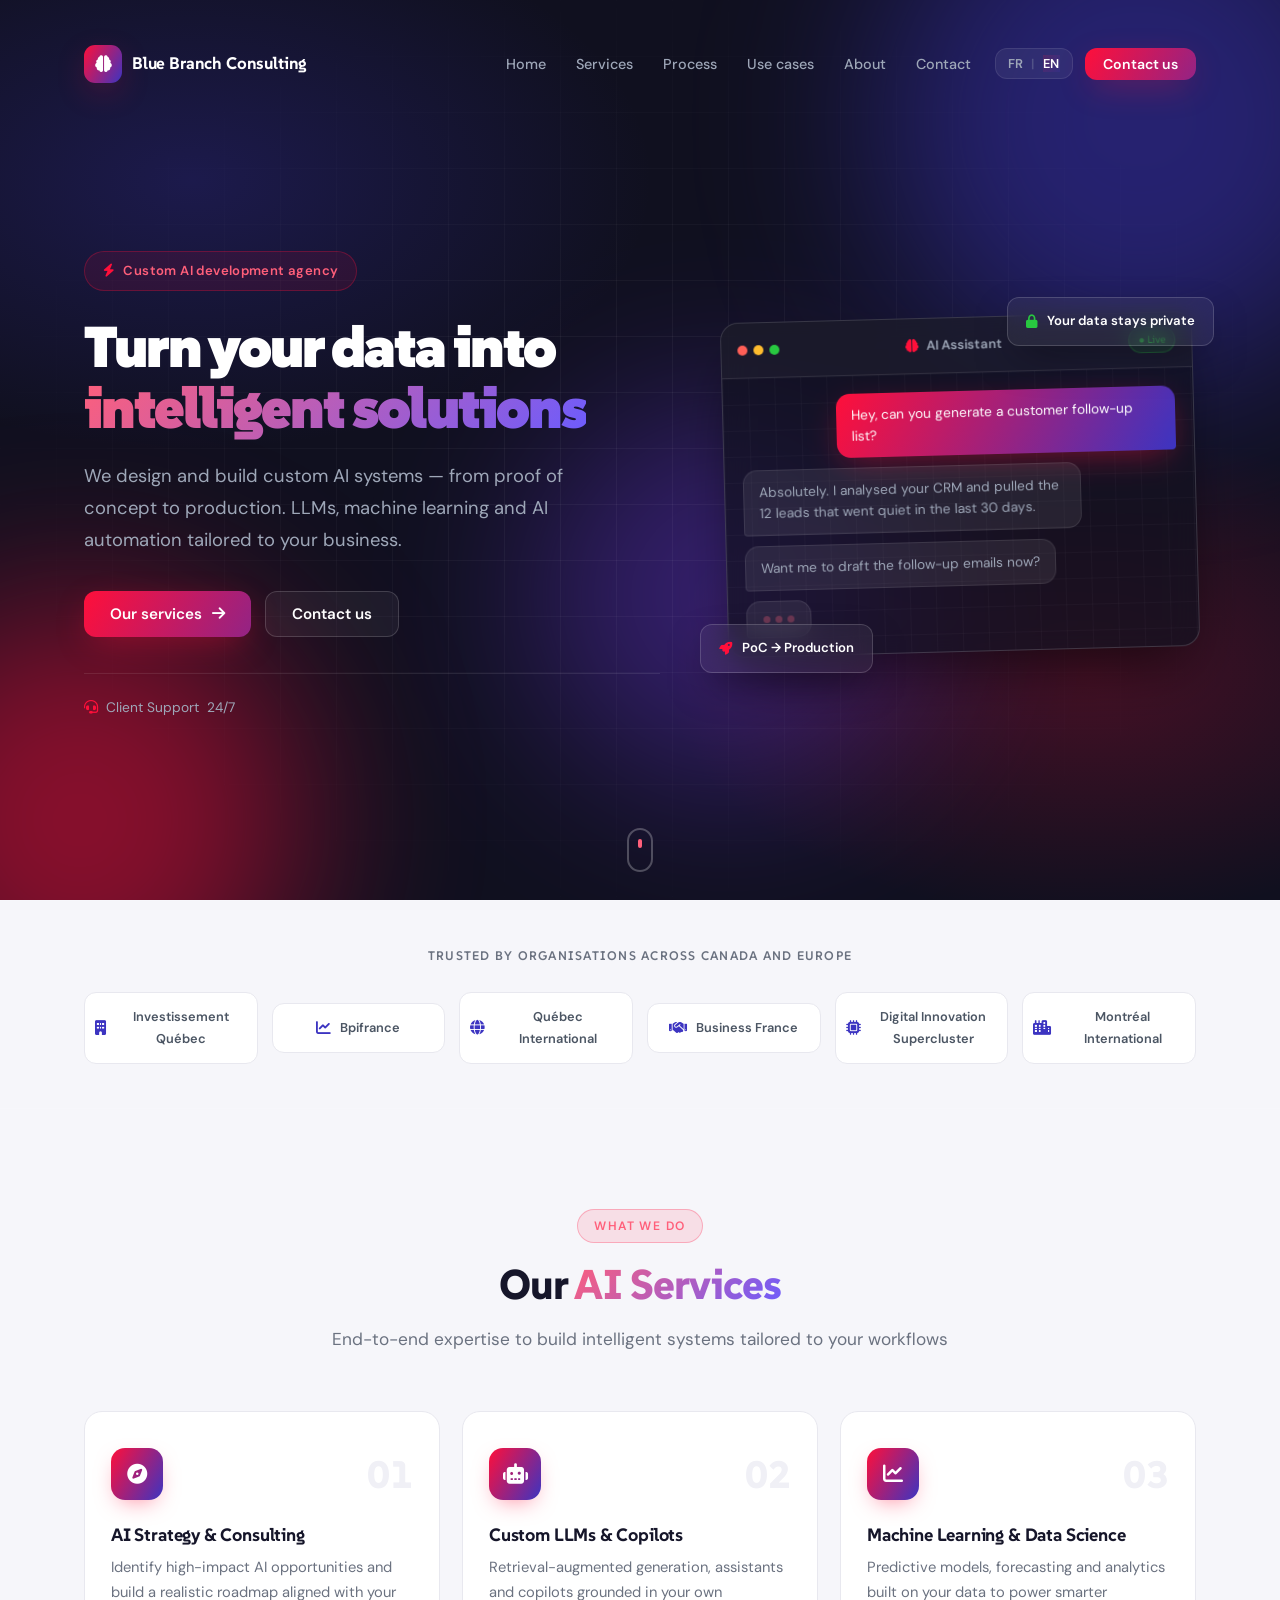
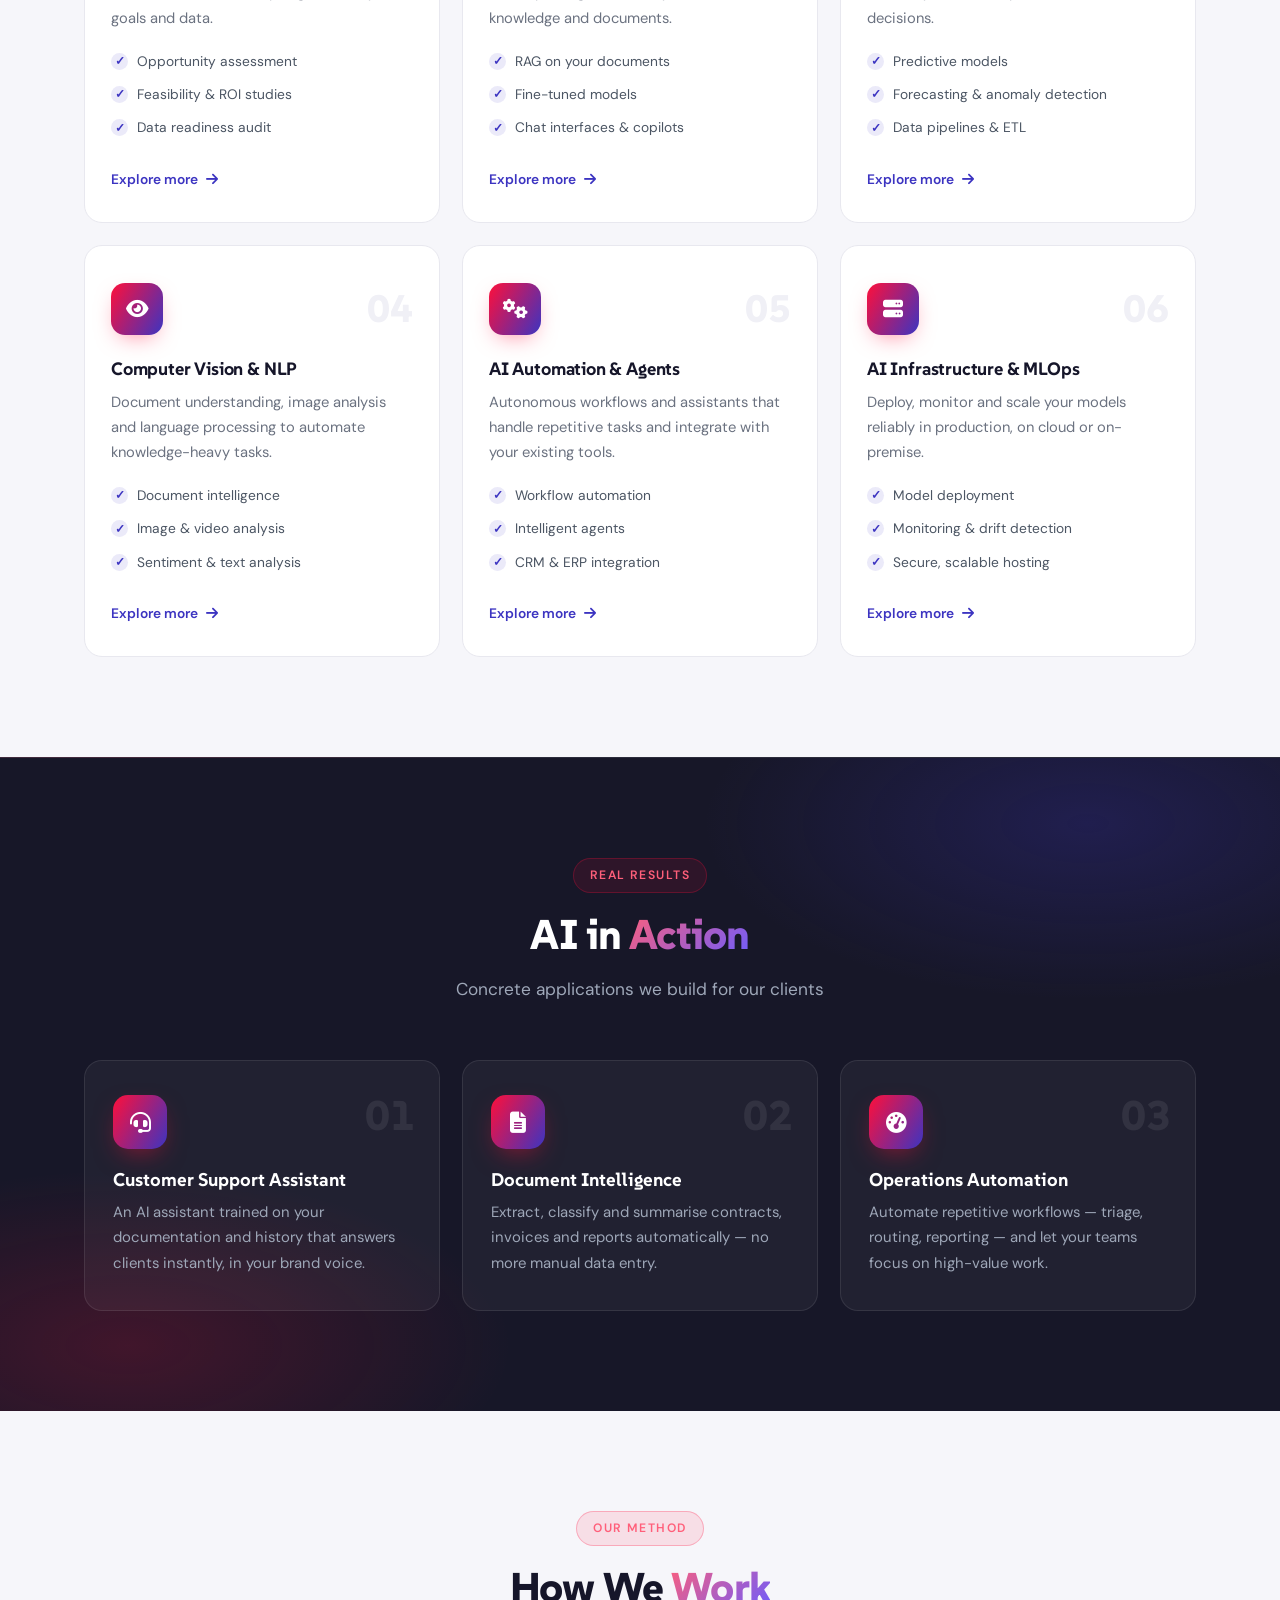
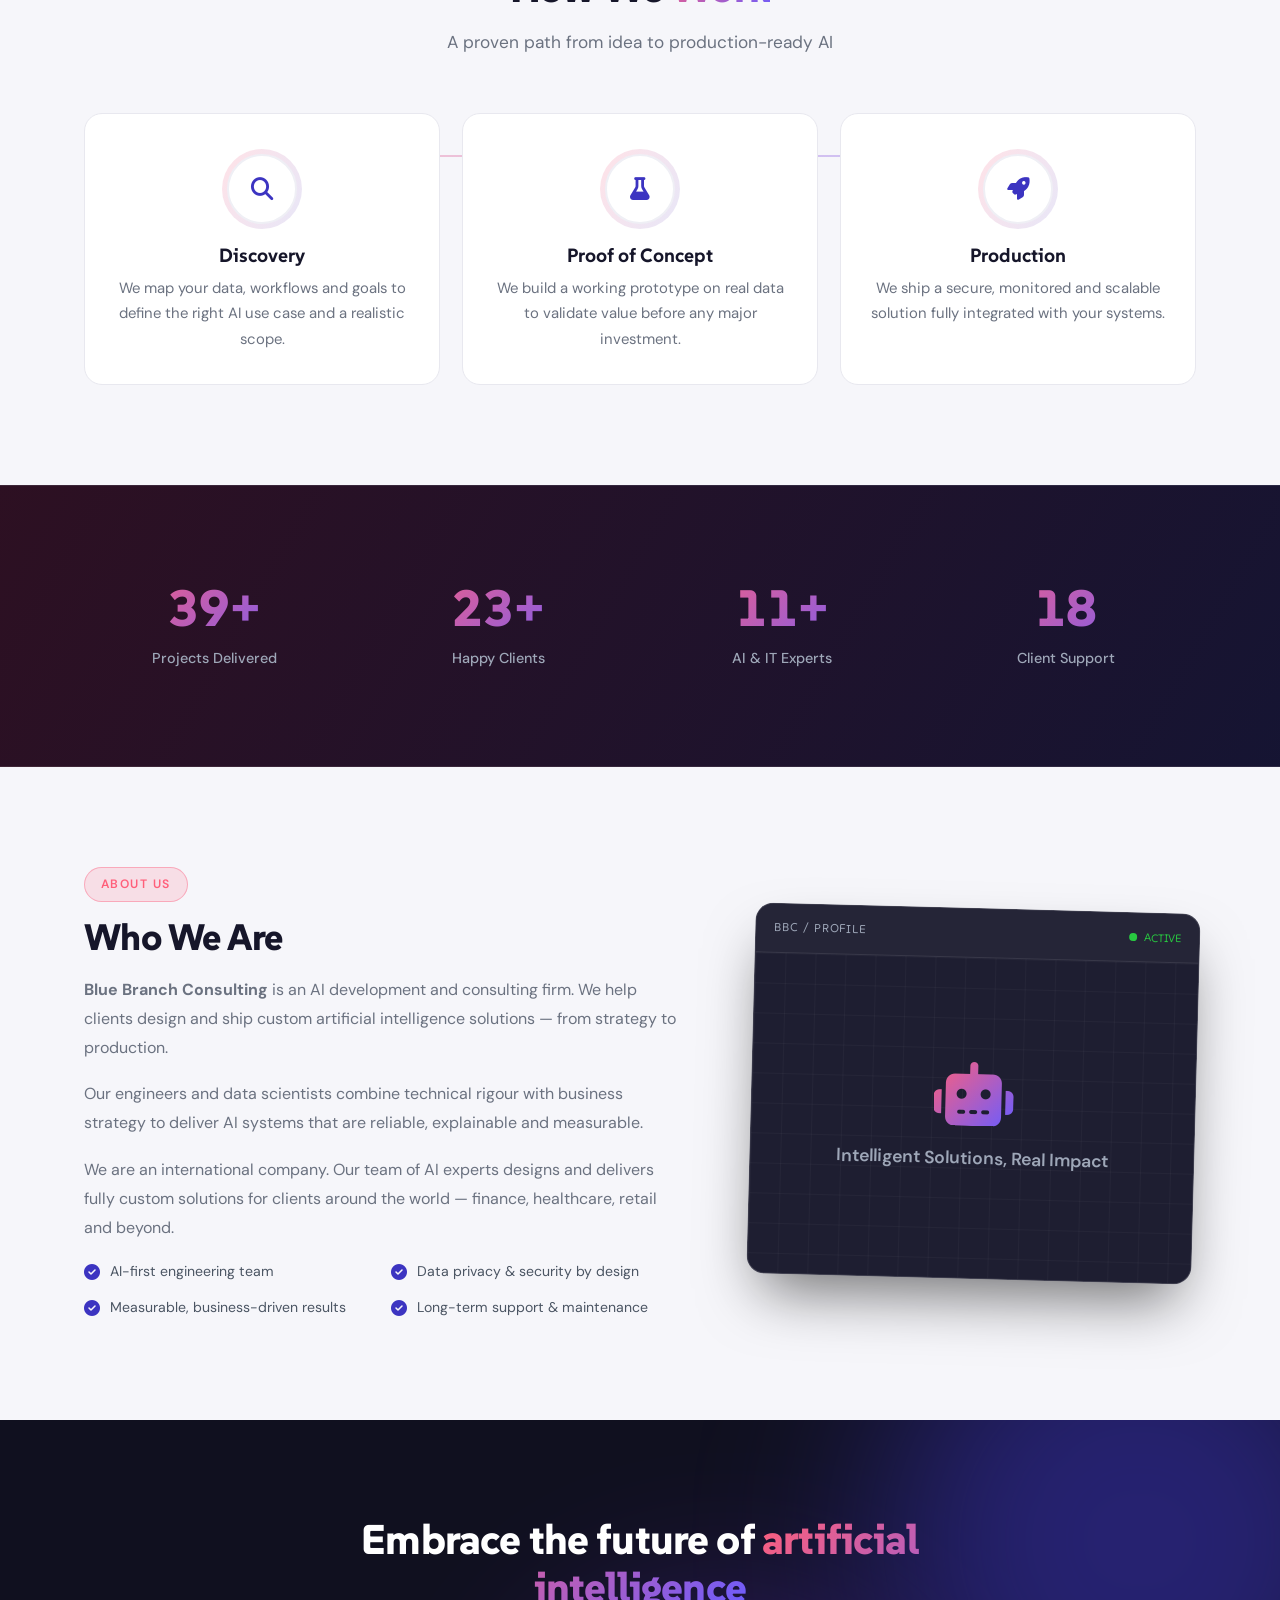
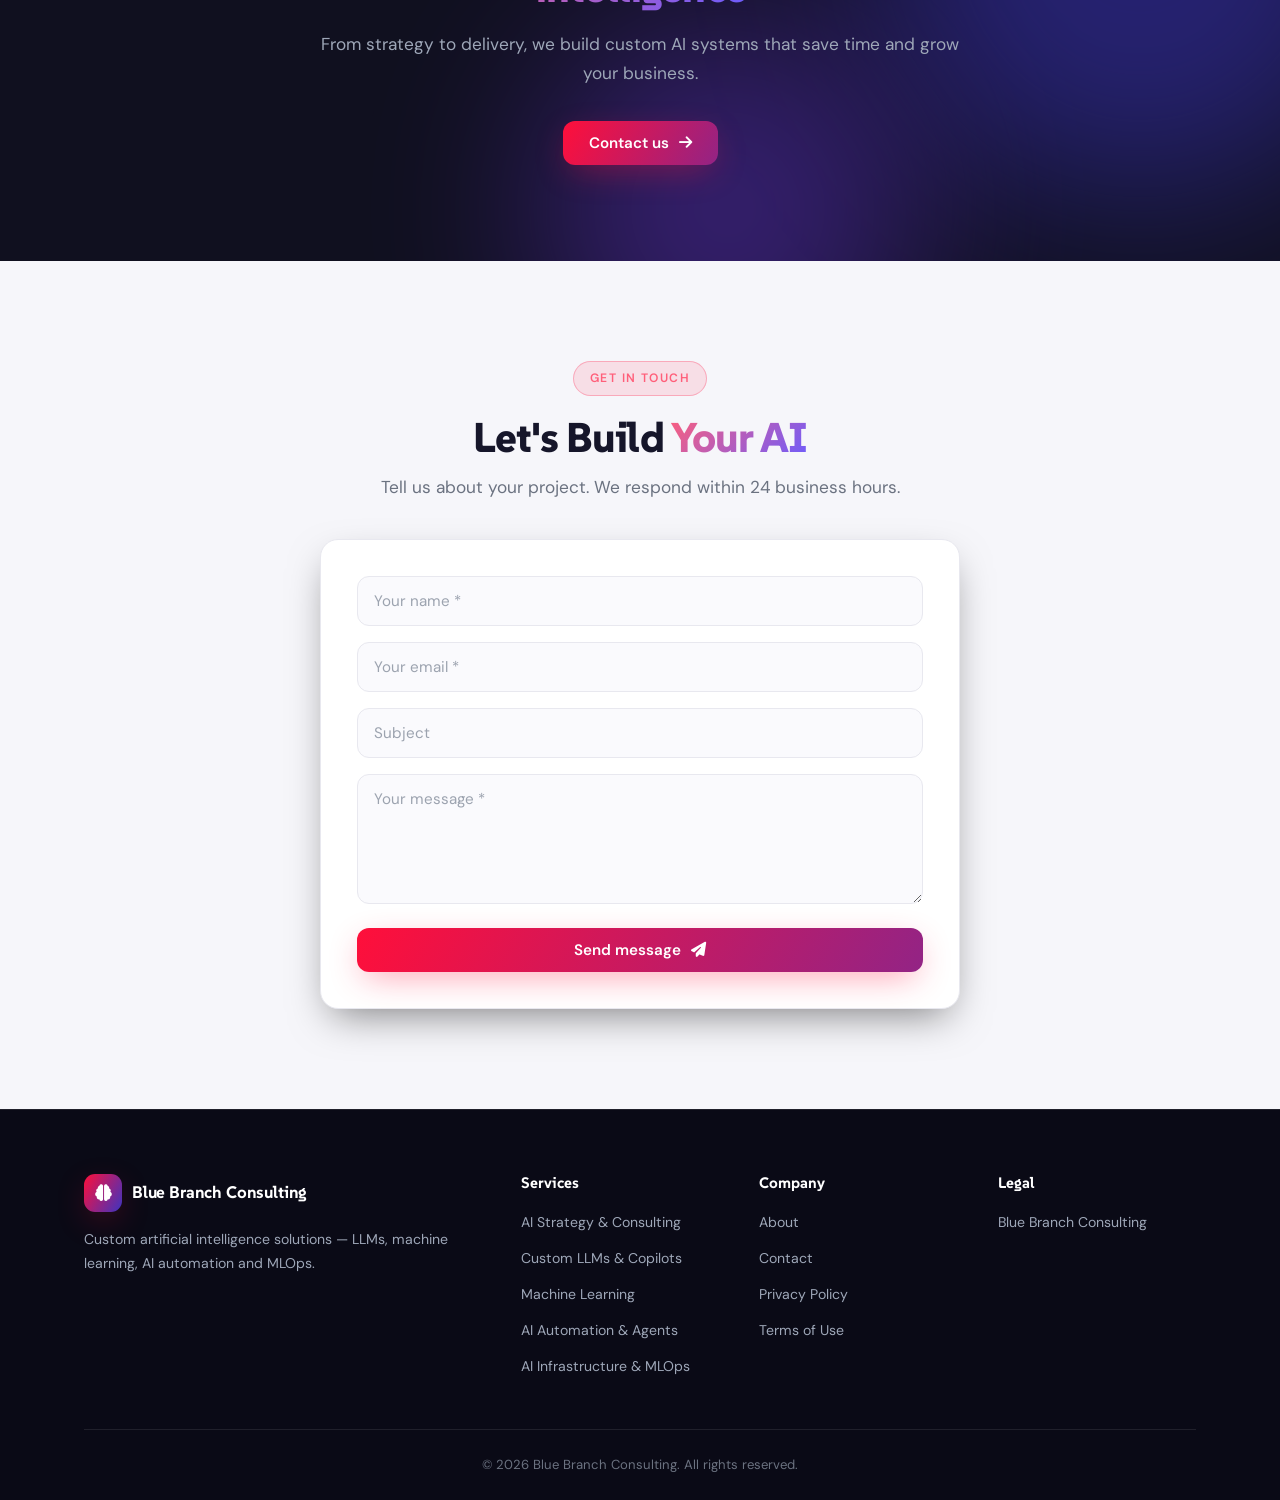
==== commit 9ec85f53: "supp LLP et numero entreprise" ====
--- a/ai-v4/index.html
+++ b/ai-v4/index.html
@@ -3,9 +3,9 @@
 <head>
     <meta charset="UTF-8">
     <meta name="viewport" content="width=device-width, initial-scale=1.0">
-    <meta name="description" content="Blue Branch Consulting LLP - Custom artificial intelligence solutions: LLMs, machine learning, AI automation and MLOps. Registered in Scotland (SO307346).">
+    <meta name="description" content="Blue Branch Consulting - Custom artificial intelligence solutions: LLMs, machine learning, AI automation and MLOps.">
     <meta name="theme-color" content="#101020">
-    <title>Blue Branch Consulting LLP | Custom AI Solutions</title>
+    <title>Blue Branch Consulting | Custom AI Solutions</title>
     <link rel="preconnect" href="https://fonts.googleapis.com">
     <link rel="preconnect" href="https://fonts.gstatic.com" crossorigin>
     <link href="https://fonts.googleapis.com/css2?family=SUSE:wght@400;500;600;700;800;900&family=DM+Sans:opsz,wght@9..40,300;9..40,400;9..40,500;9..40,600;9..40,700&display=swap" rel="stylesheet">
@@ -59,7 +59,7 @@
             <div class="hero-content">
                 <span class="hero-badge"><i class="fas fa-bolt"></i> <span data-i18n="hero-badge">Custom AI development agency</span></span>
                 <h1 class="hero-title"><span data-i18n="hero-title-pre">Turn your data into</span> <span class="grad-text" data-i18n="hero-title-grad">intelligent solutions</span></h1>
-                <p class="hero-subtitle" data-i18n="hero-subtitle">We design and build custom AI systems — from proof of concept to production. LLMs, machine learning and AI automation tailored to your business. Blue Branch Consulting LLP.</p>
+                <p class="hero-subtitle" data-i18n="hero-subtitle">We design and build custom AI systems — from proof of concept to production. LLMs, machine learning and AI automation tailored to your business.</p>
                 <div class="hero-buttons">
                     <button class="btn btn-primary" onclick="scrollToSection('services')">
                         <span data-i18n="hero-cta1">Our services</span> <i class="fas fa-arrow-right" aria-hidden="true"></i>
@@ -69,8 +69,6 @@
                     </button>
                 </div>
                 <div class="hero-meta">
-                    <span><i class="fas fa-map-marker-alt"></i> Glasgow, Scotland</span>
-                    <span><i class="fas fa-certificate"></i> SO307346</span>
                     <span><i class="fas fa-headset"></i> <span data-i18n="stat-support">Client Support</span> 24/7</span>
                 </div>
             </div>
@@ -299,7 +297,7 @@
                 <div class="about-text">
                     <span class="section-tag" data-i18n="about-tag">About us</span>
                     <h2 data-i18n="about-title">Who We Are</h2>
-                    <p><strong>Blue Branch Consulting LLP</strong> <span data-i18n="about-p1">is an AI development and consulting firm based in Glasgow, Scotland. We help clients design and ship custom artificial intelligence solutions — from strategy to production.</span></p>
+                    <p><strong>Blue Branch Consulting</strong> <span data-i18n="about-p1">is an AI development and consulting firm. We help clients design and ship custom artificial intelligence solutions — from strategy to production.</span></p>
                     <p data-i18n="about-p2">Our engineers and data scientists combine technical rigour with business strategy to deliver AI systems that are reliable, explainable and measurable.</p>
                     <p data-i18n="about-p3">We are an international company. Our team of AI experts designs and delivers fully custom solutions for clients around the world — finance, healthcare, retail and beyond.</p>
                     <div class="about-features">
@@ -374,7 +372,7 @@
                         <span class="logo-mark"><i class="fas fa-brain" aria-hidden="true"></i></span>
                         <span class="logo-text">Blue Branch Consulting</span>
                     </div>
-                    <p data-i18n="footer-desc">Custom artificial intelligence solutions — LLMs, machine learning, AI automation and MLOps. Registered in Scotland under number SO307346.</p>
+                    <p data-i18n="footer-desc">Custom artificial intelligence solutions — LLMs, machine learning, AI automation and MLOps.</p>
                 </div>
                 <div class="footer-section">
                     <h4 data-i18n="footer-services">Services</h4>
@@ -398,17 +396,12 @@
                 <div class="footer-section">
                     <h4 data-i18n="footer-legal">Legal</h4>
                     <ul>
-                        <li><span>BLUE BRANCH CONSULTING LLP</span></li>
-                        <li><span>SO307346</span></li>
-                        <li><span>48 West George Street</span></li>
-                        <li><span>Glasgow G2 1BP, Scotland</span></li>
-                        <li><span class="badge badge-success" data-i18n="badge-active">Active</span></li>
-                        <li><a href="https://find-and-update.company-information.service.gov.uk/company/SO307346" target="_blank" rel="noopener noreferrer">Companies House ↗</a></li>
+                        <li><span>Blue Branch Consulting</span></li>
                     </ul>
                 </div>
             </div>
             <div class="footer-bottom">
-                <p>&copy; 2026 Blue Branch Consulting LLP. <span data-i18n="footer-rights">All rights reserved.</span></p>
+                <p>&copy; 2026 Blue Branch Consulting. <span data-i18n="footer-rights">All rights reserved.</span></p>
             </div>
         </div>
     </footer>
